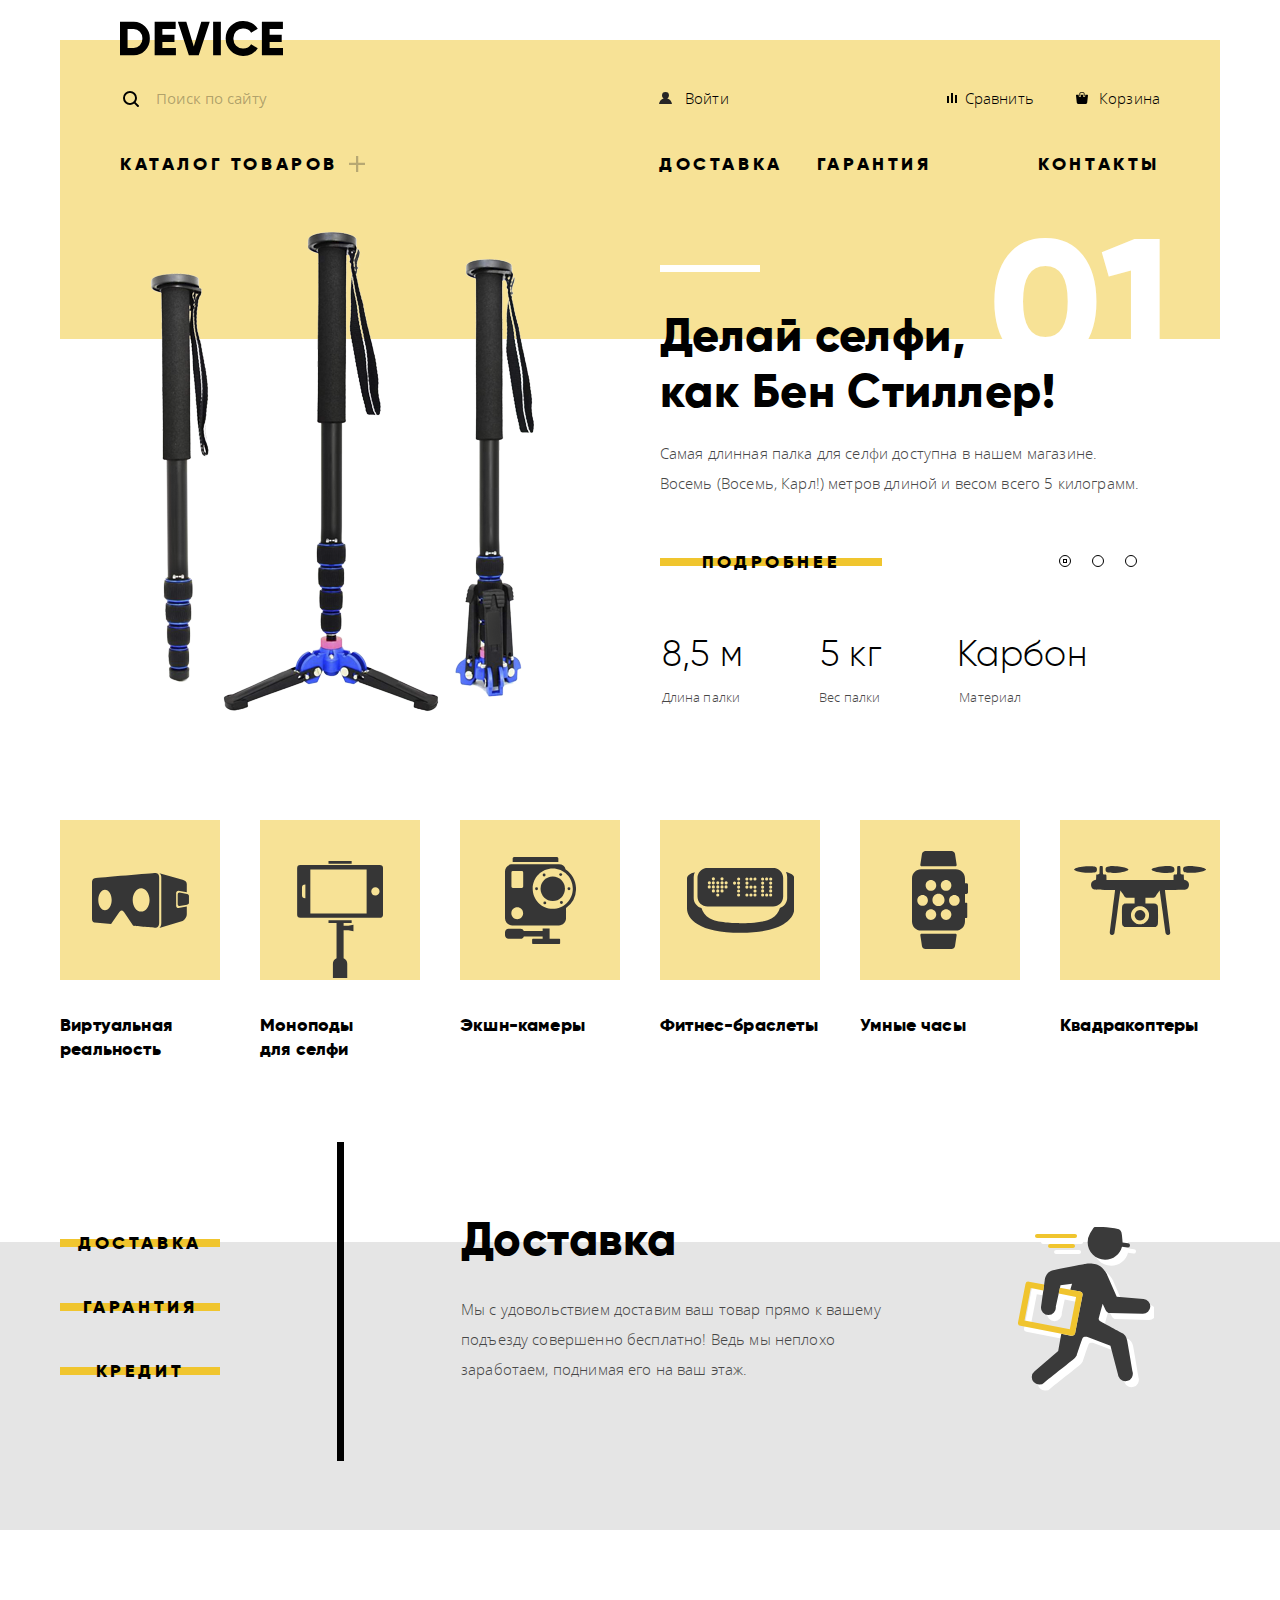
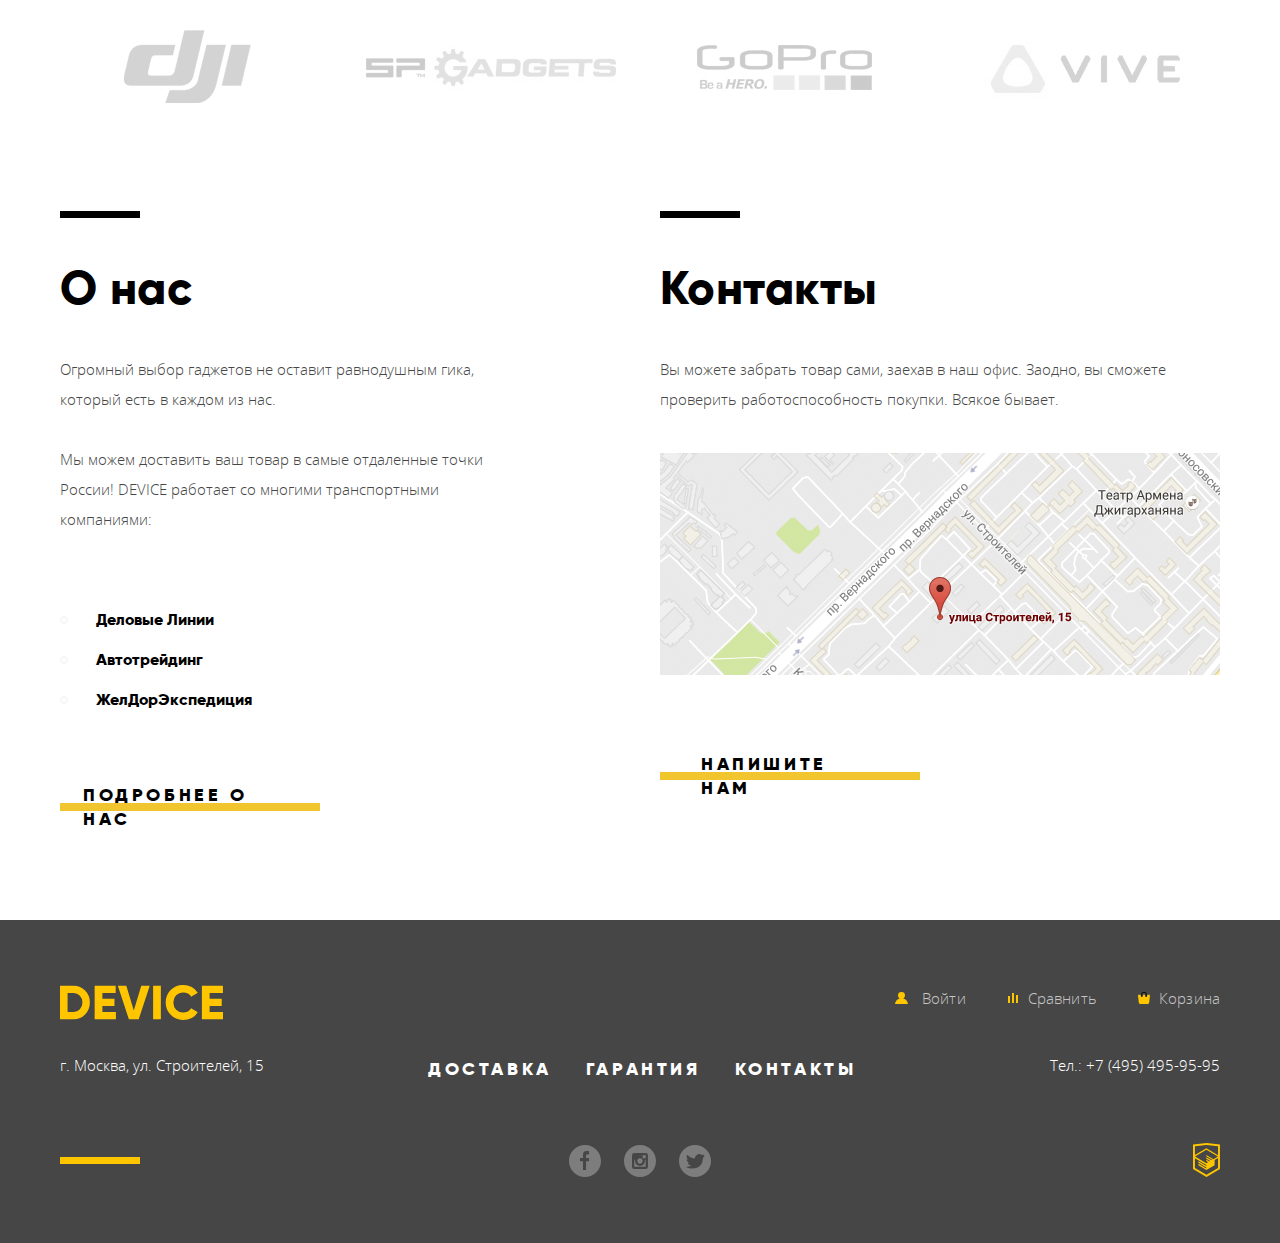
==== index.html @ 72bbabb1 "Завершаем верстку проекта" ====
<!DOCTYPE html>
<html lang="ru">
<head>
  <meta charset="utf-8">
  <title>Девайс: Главная</title>
  <link rel="stylesheet" href="css/normalize.css">
  <link rel="stylesheet" href="css/style.min.css">
</head>
<body>

  <!-- header -->
  <header class="header container">
    <!-- header logo -->
    <a class="header__logo">
      <svg class="header__logo-picture" xmlns="http://www.w3.org/2000/svg" width="163" height="35" aria-labelledby="title">
        <title id="title">Логотип сайта Девайс</title>
        <path d="M-.151.702v33.6h13.532a15.72 15.72 0 0011.72-4.824 16.458 16.458 0 004.712-11.976 16.458 16.458 0 00-4.712-11.976A15.723 15.723 0 0013.381.702H-.151zM7.582 26.91V8.091h5.8a8.646 8.646 0 016.5 2.568 9.407 9.407 0 012.489 6.84 9.406 9.406 0 01-2.489 6.84 8.642 8.642 0 01-6.5 2.568h-5.8zm34.8-5.952h12.082v-7.3H42.378V8.091h13.291V.702H34.645v33.6H55.91V26.91H42.378v-5.952zm36.343 13.344L89.744.702h-8.458l-7.491 24.72L66.304.702h-8.457l11.019 33.6h9.859zm14.4 0h7.733V.702h-7.733v33.6zm38.615-1.416a15.506 15.506 0 006.041-5.688l-6.67-3.84a7.482 7.482 0 01-3.165 3.024 9.87 9.87 0 01-4.664 1.1 9.595 9.595 0 01-7.177-2.736 9.909 9.909 0 01-2.682-7.248 9.909 9.909 0 012.682-7.248 9.595 9.595 0 017.177-2.736 9.897 9.897 0 014.639 1.08 7.592 7.592 0 013.19 3.048l6.67-3.84a15.873 15.873 0 00-6.09-5.688 17.42 17.42 0 00-8.409-2.088c-9.779-.272-17.797 7.691-17.591 17.472-.208 9.781 7.809 17.747 17.588 17.476a17.52 17.52 0 008.458-2.088zm17.881-11.928h12.082v-7.3h-12.085V8.091h13.29V.702h-21.023v33.6h21.265V26.91h-13.532v-5.952z" data-name="-e-logo" fill-rule="evenodd"/>
      </svg>
    </a>

    <div class="header__middle">

      <!-- search -->
      <form class="header__form" action="https://echo.htmlacademy.ru" method="get">
        <label class="header__label" for="search-form" aria-label="Поле поиска"></label>
        <input class="header__form-search" id="search-form" type="search" name="search" placeholder="Поиск по сайту">
        <button class="header__form-button" type="button">Найти</button>
      </form>

      <div class="header__navigation">
        <!-- links -->
        <ul class="header__list header__list_login">
          <li class="header__list-item"><a class="header__list-link header__list-link_login header__link" href="#">Войти</a></li>
        </ul>

        <ul class="header__list header__list_links">
          <li class="header__list-item header__list-item_compare"><a class="header__list-link header__list-link_compare header__link" href="#">Сравнить</a></li>
          <li class="header__list-item"><a class="header__list-link header__list-link_basket header__link" href="#">Корзина</a></li>
        </ul>
      </div>
    </div>

    <!-- navigation -->
    <nav class="navigation">
      <ul class="navigation__list">

        <li class="navigation__item navigation__item_positioning navigation__item_catalog"><a class="navigation__link navigation__link_catalog" href="inner.html">Каталог товаров</a>

          <!-- submenu -->
          <ul class="navigation__list navigation__list_row">
           <li class="navigation__item_col">
            <ul class="navigation__list navigation__list_col">
              <li class="navigation__list-item"><a class="navigation__list-link" href="#">Виртуальная реальность</a></li>
              <li class="navigation__list-item"><a class="navigation__list-link" href="#">Моноподы для селфи</a></li>
              <li class="navigation__list-item"><a class="navigation__list-link" href="#">Экшн-камеры</a></li>
            </ul>
            <ul class="navigation__list navigation__list_col">
              <li class="navigation__list-item"><a class="navigation__list-link" href="#">Фитнес браслеты</a></li>
              <li class="navigation__list-item"><a class="navigation__list-link" href="#">Умные часы</a></li>
            </ul>
            <ul class="navigation__list navigation__list_col">
              <li class="navigation__list-item"><a class="navigation__list-link" href="#">Квадракоптеры</a></li>
            </ul>
          </li>
        </ul>
      </li>
      <li class="navigation__item navigation__item_delivery"><a class="navigation__link" href="#">Доставка</a></li>
      <li class="navigation__item navigation__item_warranty"><a class="navigation__link" href="#">Гарантия</a></li>
      <li class="navigation__item navigation__item_contacts"><a class="navigation__link" href="#">Контакты</a></li>
    </ul>
  </nav>
</header>

<main class="main">
  <h1 class="visually-hidden">Главная страница сайта Девайс</h1>

  <!-- slider -->
  <section class="slider container">

    <!-- slider controls -->
    <ul class="slider__controls-list">
      <li class="slider__controls-item"><button class="slider__controls-button slider__controls-button_1 slider__controls-button_active" type="button" aria-label="Слайд 1"></button></li>
      <li class="slider__controls-item"><button class="slider__controls-button slider__controls-button_2" type="button" aria-label="Слайд 2"></button></li>
      <li class="slider__controls-item"><button class="slider__controls-button slider__controls-button_3" type="button" aria-label="Слайд 3"></button></li>
    </ul>

    <!-- slider list -->
    <ol class="slider__list">
      <!-- slide 1 -->
      <li class="slider__item slider__item_selfie slider__item_active">

        <div class="slider__image-wrapper selfie-wrapper">
          <img class="slider__image" src="img/slide-1.png" width="384" height="486" alt="">
        </div>

        <div class="slider__info selfie-info">
          <h2 class="slider__title">Делай селфи,<br>как Бен Стиллер!</h2>
          <p class="slider__text">Самая длинная палка для селфи доступна в нашем магазине. Восемь (Восемь, Карл!) метров длиной и весом всего 5 килограмм.</p>
          <button class="slider__button button button-macaroni" type="button">Подробнее</button>

          <table class="slider__table table">
            <tr class="table__row">
              <th class="table__cell table__heading">8,5 м</th>
              <th class="table__cell table__heading">5 кг</th>
              <th class="table__cell table__heading">Карбон</th>
            </tr>
            <tr class="table__row">
              <td class="table__cell table__info">Длина палки</td>
              <td class="table__cell table__info">Вес палки</td>
              <td class="table__cell table__info">Материал</td>
            </tr>
          </table>
        </div>
      </li>

      <!-- slide 2 -->
      <li class="slider__item slider__item_slim">

        <div class="slider__image-wrapper slim-wrapper">
          <img class="slider__image" src="img/slide-2.png" width="345" height="485" alt="">
        </div>

        <div class="slider__info slim-info">
          <h2 class="slider__title slider__title_slim">Худеем<br>правильно!</h2>
          <p class="slider__text slider__text_slim">Мотивирующие фитнес-браслеты помогут найти в себе силы не пропускать занятия и соблюдать диету.</p>
          <button class="slider__button button button-macaroni" type="button">Подробнее</button>

          <table class="slider__table table">
            <tr class="table__row">
              <th class="table__cell table__heading">48 часов</th>
            </tr>
            <tr class="table__row">
              <td class="table__cell table__info">Без подзарядки</td>
            </tr>
          </table>
        </div>
      </li>

      <!-- slide 3 -->
      <li class="slider__item slider__item_fly">

        <div class="slider__image-wrapper fly-wrapper">
          <img class="slider__image" src="img/slide-3.png" width="526" height="334" alt="">
        </div>

        <div class="slider__info fly-info">
          <h2 class="slider__title">Пархает как бабочка, жалит как пчела!</h2>
          <p class="slider__text slider__text_fly">Этот обычный, на первый взгляд, квадрокоптер оснащен мощным лазером, замаскированным под стандартную камеру.</p>
          <button class="slider__button button button-macaroni" type="button">Подробнее</button>

          <table class="slider__table table">
            <tr class="table__row">
              <th class="table__cell table__cell_fly table__heading">800 м</th>
              <th class="table__cell table__cell_fly table__heading">50 м</th>
            </tr>
            <tr class="table__row">
              <td class="table__cell table__info table__info_fly">Дальность полета</td>
              <td class="table__cell table__info table__info_fly">Радиус поражения</td>
            </tr>
          </table>
        </div>
      </li>
    </ol>
  </section>

  <!-- categories -->
  <section class="categories">
    <h2 class="visually-hidden">Категории товаров</h2>

    <ul class="categories__list">

      <li class="categories__item">
        <a class="categories__link" href="#">
          <div class="categories__image-wrapper">
            <img class="categories__image" src="img/category-1.svg" width="97" height="55" alt="Раздел Виртуальная реальность">
          </div>
          <h3 class="categories__title">Виртуальная реальность</h3>
        </a>
      </li>

      <li class="categories__item">
        <a class="categories__link" href="inner.html">
          <div class="categories__image-wrapper categories__image-wrapper_selfie">
            <img class="categories__image" src="img/category-2.svg" width="86" height="117" alt="Раздел Моноподы для селфи">
          </div>
          <h3 class="categories__title">Моноподы<br>для селфи</h3>
        </a>
      </li>

      <li class="categories__item">
        <a class="categories__link" href="#">
          <div class="categories__image-wrapper">
            <img class="categories__image" src="img/category-3.svg" width="71" height="87" alt="Раздел Экшн-камеры">
          </div>
          <h3 class="categories__title">Экшн-камеры</h3>
        </a>
      </li>

      <li class="categories__item">
        <a class="categories__link" href="#">
          <div class="categories__image-wrapper">
            <img class="categories__image" src="img/category-4.svg" width="107" height="65" alt="Раздел Фитнес-браслеты">
          </div>
          <h3 class="categories__title">Фитнес-браслеты</h3>
        </a>
      </li>

      <li class="categories__item">
        <a class="categories__link" href="#">
          <div class="categories__image-wrapper">
            <img class="categories__image" src="img/category-5.svg" width="56" height="98" alt="Раздел Умные часы">
          </div>
          <h3 class="categories__title">Умные часы</h3>
        </a>
      </li>

      <li class="categories__item">
        <a class="categories__link" href="#">
          <div class="categories__image-wrapper">
            <img class="categories__image" src="img/category-6.svg" width="132" height="69" alt="Раздел Квадракоптеры">
          </div>
          <h3 class="categories__title">Квадракоптеры</h3>
        </a>
      </li>
    </ul>
  </section>

  <!-- services -->
  <section class="services">
    <div class="services__wrapper">
      <h2 class="visually-hidden">Услуги</h2>

      <ul class="services__list">
        <li class="services__item"><button class="services__button services__button_delivery button button-macaroni" type="button">Доставка</button></li>
        <li class="services__item"><button class="services__button services__button_warranty button button-macaroni" type="button">Гарантия</button></li>
        <li class="services__item"><button class="services__button services__button_credit button button-macaroni" type="button">Кредит</button></li>
      </ul>

      <ul class="services__slider-list">

        <!-- slide 3 -->
        <li class="services__slider-item services__slider-item_delivery">
          <div class="services__slider-info services__slider-info_delivery">
            <h3 class="services__slider-title">Доставка</h3>
            <p class="services__slider-text">Мы с удовольствием доставим ваш товар прямо к вашему подъезду совершенно бесплатно! Ведь мы неплохо заработаем, поднимая его на ваш этаж.</p>
          </div>

          <div class="services__wrapper services__wrapper_delivery">
            <img class="services__slider-image" src="img/delivery.svg" width="136" height="164" alt="Картинка доставки">
          </div>
        </li>

        <!-- slide 2 -->
        <li class="services__slider-item services__slider-item_warranty">
          <div class="services__slider-info services__slider-info_warranty">
            <h3 class="services__slider-title">Гарантия</h3>
            <p class="services__slider-text">Если из-за возгорания купленного у нас товара у вас сгорит дом — не переживайте, мы выдадим вам новый.<br>Товар, не дом, конечно же.</p>
          </div>

          <div class="services__wrapper services__wrapper_warranty">
            <img class="services__slider-image" src="img/warranty.svg" width="171" height="194" alt="Картинка гарантии">
          </div>
        </li>

        <!-- slide 3 -->
        <li class="services__slider-item services__slider-item_credit">
          <div class="services__slider-info services__slider-info_credit">
            <h3 class="services__slider-title">Кредит</h3>
            <p class="services__slider-text">Залезть в долговую яму стало проще! Кредитные консультанты подберут для вас наиболее выгодные условия кредита. Выгодные для нашего банка, разумеется.</p>
          </div>

          <div class="services__wrapper services__wrapper_credit">
            <img class="services__slider-image" src="img/credit.svg" width="156" height="186" alt="Картинка кредита">
          </div>
        </li>
      </ul>
    </div> <!-- end container -->
  </section>

  <!-- brands -->
  <section class="brands">
    <h2 class="visually-hidden">Брэнды</h2>

    <ul class="brands__list">
      <li class="brands__item" tabindex="0">
        <img class="brands__images" src="img/brand-1.png" width="260" height="100" alt="Изображение логотипа частной компании DJI">
      </li>
      <li class="brands__item" tabindex="0">
        <img class="brands__images" src="img/brand-2.png" width="260" height="100" alt="Изображение логотипа компании SP GADGETS по производству и продаже аксессуаров">
      </li>
      <li class="brands__item" tabindex="0">
        <img class="brands__images" src="img/brand-3.png" width="260" height="100" alt="Изображение логотипа американской компании GoPro, производящая экшен-камеры и аксессуары к ним">
      </li>
      <li class="brands__item" tabindex="0">
        <img class="brands__images" src="img/brand-4.png" width="260" height="100" alt="Изображение логотипа Vive, занимающаяся продажей оборудования виртуальной реальности">
      </li>
    </ul>
  </section>

  <!-- information -->
  <section class="information">
    <!-- about -->
    <div class="information__about">
      <h2 class="information__about-title information__title">О нас</h2>
      <p class="information__about-text information__text">Огромный выбор гаджетов не оставит равнодушным гика, который есть в каждом из нас.</p>
      <p class="information__about-text information__text">Мы можем доставить ваш товар в самые отдаленные точки России! DEVICE работает со многими транспортными компаниями:</p>

      <ul class="information__partnership-list partnership">
        <li class="partnership__item">Деловые Линии</li>
        <li class="partnership__item">Автотрейдинг</li>
        <li class="partnership__item">ЖелДорЭкспедиция</li>
      </ul>

      <a class="information__about-button button button-macaroni" href="#">Подробнее о нас</a>

    </div>

    <!-- contacts -->
    <div class="information__contacts">
      <h2 class="information__contacts-title information__title">Контакты</h2>
      <p class="information__contacts-text information__text">Вы можете забрать товар сами, заехав в наш офис. Заодно, вы сможете проверить работоспособность покупки. Всякое бывает.</p>
      <a class="information__contacts-picture" href="#">
        <img class="information__contacts-image" src="img/map.png" width="560" height="222" alt="город Санкт-Петербург, улица Строителей, дом 15">
      </a>

      <a class="information__contacts-link button button-macaroni" href="#">Напишите нам</a>
    </div>
  </section>
</main>
<!-- footer -->
<footer class="footer">

  <div class="footer__wrapper">
    <!-- top row -->
    <div class="footer__top-row">
      <a class="footer__top-logo" href="index.html">
        <svg class="footer__top-picture" xmlns="http://www.w3.org/2000/svg" width="163" height="35" aria-labelledby="title">
          <path d="M-.151.702v33.6h13.532a15.72 15.72 0 0011.72-4.824 16.458 16.458 0 004.712-11.976 16.458 16.458 0 00-4.712-11.976A15.723 15.723 0 0013.381.702H-.151zM7.582 26.91V8.091h5.8a8.646 8.646 0 016.5 2.568 9.407 9.407 0 012.489 6.84 9.406 9.406 0 01-2.489 6.84 8.642 8.642 0 01-6.5 2.568h-5.8zm34.8-5.952h12.082v-7.3H42.378V8.091h13.291V.702H34.645v33.6H55.91V26.91H42.378v-5.952zm36.343 13.344L89.744.702h-8.458l-7.491 24.72L66.304.702h-8.457l11.019 33.6h9.859zm14.4 0h7.733V.702h-7.733v33.6zm38.615-1.416a15.506 15.506 0 006.041-5.688l-6.67-3.84a7.482 7.482 0 01-3.165 3.024 9.87 9.87 0 01-4.664 1.1 9.595 9.595 0 01-7.177-2.736 9.909 9.909 0 01-2.682-7.248 9.909 9.909 0 012.682-7.248 9.595 9.595 0 017.177-2.736 9.897 9.897 0 014.639 1.08 7.592 7.592 0 013.19 3.048l6.67-3.84a15.873 15.873 0 00-6.09-5.688 17.42 17.42 0 00-8.409-2.088c-9.779-.272-17.797 7.691-17.591 17.472-.208 9.781 7.809 17.747 17.588 17.476a17.52 17.52 0 008.458-2.088zm17.881-11.928h12.082v-7.3h-12.085V8.091h13.29V.702h-21.023v33.6h21.265V26.91h-13.532v-5.952z" data-name="-e-logo" fill-rule="evenodd"/>
        </svg>
      </a>

      <!-- links -->
      <ul class="footer__list footer__list_login">
        <li class="footer__list-item"><a class="footer__list-link footer__list-link_login footer__link" href="#">Войти</a></li>
      </ul>

      <ul class="footer__list footer__list_links">
        <li class="footer__list-item footer__list-item_compare"><a class="footer__list-link footer__list-link_compare footer__link" href="#">Сравнить</a></li>
        <li class="footer__list-item"><a class="footer__list-link footer__list-link_basket footer__link" href="#">Корзина</a></li>
      </ul>
    </div>

    <!-- middle row -->
    <div class="footer__middle-row">
      <p class="footer__middle-address footer__text">г. Москва, ул. Строителей, 15</p>

      <ul class="footer__middle-list">
        <li class="footer__middle-item"><a class="footer__middle-link" href="#">Доставка</a></li>
        <li class="footer__middle-item"><a class="footer__middle-link" href="#">Гарантия</a></li>
        <li class="footer__middle-item"><a class="footer__middle-link" href="#">Контакты</a></li>
      </ul>

      <a class="footer__middle-number footer__text" href="tel:+74954959595">Тел.: +7 (495) 495-95-95</a>
    </div>

    <!-- bottom row -->
    <div class="footer__bottom-row">

     <ul class="footer__bottom-social social-list">
      <li class="social-list__item">
        <a href="#" class="social-list__link social-list__link_fb" aria-label="Фейсбук">
          <svg class="social-list__svg" xmlns="http://www.w3.org/2000/svg" width="32" height="32">
            <path fill="#FFF" d="M16 0C7.164 0 0 7.163 0 16s7.164 16 16 16c8.837 0 16-7.164 16-16S24.837 0 16 0zm4.062 9.455h-3.021v3.444h3.021v3.445h-3.021v8.61H14.02v-8.61H11v-3.445h3.021V9.455c0-1.902 1.353-3.445 3.021-3.445h3.021v3.445z"/>
          </svg>
        </a>
      </li>
      <li class="social-list__item">
        <a href="#" class="social-list__link social-list__link_inst" aria-label="Инстаграм">
          <svg class="social-list__svg" xmlns="http://www.w3.org/2000/svg" width="32" height="32">
            <g fill="#FFF"><path d="M20.916 16a4.938 4.938 0 01-9.877 0c0-.394.051-.773.138-1.14h-.897v6.838h11.396V14.86h-.897c.086.367.137.746.137 1.14z"/>
              <path d="M15.978 18.659c1.466 0 2.659-1.193 2.659-2.659s-1.193-2.659-2.659-2.659c-1.466 0-2.659 1.193-2.659 2.659s1.192 2.659 2.659 2.659zM18.637 10.302h3.039v3.039h-3.039z"/>
              <path d="M16 0C7.164 0 0 7.164 0 16c0 8.837 7.164 16 16 16 8.837 0 16-7.163 16-16 0-8.836-7.163-16-16-16zm7.955 21.698a2.285 2.285 0 01-2.279 2.279H10.279A2.285 2.285 0 018 21.698V10.302a2.286 2.286 0 012.279-2.279h11.396a2.286 2.286 0 012.279 2.279v11.396z"/>
            </g>
          </svg>
        </a>
      </li>
      <li class="social-list__item">
        <a href="#" class="social-list__link social-list__link_tw" aria-label="Твитер">
          <svg class="social-list__svg" xmlns="http://www.w3.org/2000/svg" width="32" height="32">
            <path fill="#FFF" d="M16 0C7.164 0 0 7.164 0 16c0 8.837 7.164 16 16 16 8.837 0 16-7.163 16-16 0-8.836-7.163-16-16-16zm7.944 12.809c-.251 6.516-3.463 10.832-10.992 10.702h-.486c-.447 0-4.543-.443-5.344-1.823 2.479.19 4.247-.406 5.12-1.136-1.048-.289-2.923-.461-3.251-2.848.384.104.618.221 1.299.113-1.307-.824-2.758-1.519-2.679-3.643.311.317 1.164.518 1.46.457-.768-.233-2.149-3.244-.974-4.781 1.984 1.79 4.075 3.482 7.804 3.643.227-2.214 1.24-3.699 3.168-4.325 1.84-.479 3.255.26 3.901 1.138.737-.224 1.453-.466 2.193-.685-.004.833-.569 1.463-.935 1.709.747.165 1.423-.475 1.423-.475-.184.963-1.094 1.725-1.707 1.954z"/>
          </svg>
        </a>
      </li>
    </ul>

    <a class="footer__bottom-logo" href="https://htmlacademy.ru/intensive/htmlcss" aria-label="Ссылка на профессиональный курс html и css, уровень 1">
      <img class="footer__bottom-picture" src="img/icons/logo-htmlacademy.svg" width="27" height="35" alt="Логотип сайта htmlacademy">
    </a>
  </div>
</div> <!-- end wrapper -->
</footer>

<!-- modal feedback -->
<section class="modal modal-feedback">
  <h2 class="visually-hidden">Напишите нам</h2>

  <form class="modal-feedback__form" action="https://echo.htmlacademy.ru" method="post">

    <div class="modal-feedback__row">
      <div class="modal-feedback__col">
        <label class="modal-feedback__label modal-feedback__text" for="name-field">Ваше имя:</label>
        <input class="modal-feedback__input" type="text" name="name" id="name-field" placeholder="Имя Фамилия">
      </div>

      <div class="modal-feedback__col">
        <label class="modal-feedback__label modal-feedback__text" for="email-field">Ваш e-mail:</label>
        <input class="modal-feedback__input" type="text" name="email" id="email-field" placeholder="email@example.com">
      </div>
    </div>

    <label class="modal-feedback__label modal-feedback__text" for="area-field">Текст письма:</label>
    <textarea class="modal-feedback__area" name="text-field" id="area-field">В свободной форме</textarea>

    <button class="modal-feedback__button button button-macaroni" type="submit">Отправить</button>
    <button class="modal-feedback__close modal__close">
      <span class="visually-hidden">Закрыть форму</span>
    </button>
  </form>
</section>

<!-- modal map -->
<section class="modal modal-map">
  <div class="modal__wrapper">
    <h2 class="visually-hidden">Как до нас добраться</h2>
    <a class="modal-map__link" href="#">
      <img class="modal-map__image" src="img/map-big.jpg" width="960" height="559" alt="Изображение карты и отметка на карте нашего местоположения">
    </a>
    <button class="modal-map__close modal__close">
      <span class="visually-hidden">Закрыть карту</span>
    </button>
  </div>
</section>
</body>
</html>
---- css/style.min.css ----
@font-face{font-family:"Open Sans";font-style:normal;font-weight:300;font-display:swap;src:url(../fonts/web/opensanslight.woff2) format("woff2"),url(../fonts/web/opensanslight.woff) format("woff")}@font-face{font-family:"Open Sans";font-style:normal;font-weight:400;font-display:swap;src:url(../fonts/web/opensans.woff2) format("woff2"),url(../fonts/web/opensans.woff) format("woff")}@font-face{font-family:"Gilroy";font-style:normal;font-weight:300;font-display:swap;src:url(../fonts/web/gilroylight.woff2) format("woff2"),url(../fonts/web/gilroylight.woff) format("woff")}@font-face{font-family:"Gilroy";font-style:normal;font-weight:800;font-display:swap;src:url(../fonts/web/gilroyextrabold.woff2) format("woff2"),url(../fonts/web/gilroyextrabold.woff) format("woff")}*,::after,::before{margin:0;padding:0;-webkit-box-sizing:inherit;box-sizing:inherit}html{-webkit-box-sizing:border-box;box-sizing:border-box}body{padding:0;margin:0;font-family:"Open Sans","Arial",sans-serif;font-size:15px;line-height:30px;font-weight:300;color:#000;overflow-x:hidden}body,img{max-width:100%}a{text-decoration:none}.visually-hidden{position:absolute;width:1px;height:1px;margin:-1px;border:0;padding:0;white-space:nowrap;-webkit-clip-path:inset(100%);clip-path:inset(100%);clip:rect(0 0 0 0);overflow:hidden}.container{width:1160px;margin:0 auto;padding:0 60px}.button{font-family:"Gilroy","Arial",sans-serif;color:#000;font-size:18px;font-weight:800;line-height:24px;letter-spacing:3.6px;text-transform:uppercase;-webkit-appearance:none;border:0;background-color:transparent}.button-macaroni{position:relative;z-index:1}.button-macaroni::after{content:"";background-color:#f0c52e;position:absolute;height:8px;width:100%;z-index:-1}.header{margin-top:40px;background-color:rgba(240,197,46,.5);min-height:299px;padding:43px 60px 0;position:relative}.header-inner{min-height:186px}.header__logo{display:inline-block;margin-top:-21px;position:absolute;top:2px;left:60px}.header__logo-picture:hover path{opacity:.6}.header__logo-picture:active path,.header__logo-picture:focus path{opacity:.3}.header__form,.header__middle{display:-webkit-box;display:-ms-flexbox;display:flex}.header__middle{margin-bottom:26px}.header__form{margin-right:auto;margin-top:-9px;position:relative}.header__label::before{content:"";background-image:url(../img/icons/search.svg);background-repeat:no-repeat;width:16px;height:16px;position:absolute;top:50%;left:3px;-webkit-transform:translateY(-50%);-ms-transform:translateY(-50%);transform:translateY(-50%)}.header__form-search::-webkit-input-placeholder{color:rgba(0,0,0,.3)}.header__form-search::-moz-placeholder{color:rgba(0,0,0,.3)}.header__form-search:-ms-input-placeholder,.header__form-search::-ms-input-placeholder{color:rgba(0,0,0,.3)}.header__form-search::placeholder{color:rgba(0,0,0,.3)}.header__form-search{font-size:15px;line-height:30px;width:356px;padding:9px 0 8px 36px;outline:0;background-color:transparent;border:0;border-bottom:2px solid transparent}.header__form-search:hover::-webkit-input-placeholder{color:rgba(0,0,0,.6)}.header__form-search:hover::-moz-placeholder{color:rgba(0,0,0,.6)}.header__form-search:hover:-ms-input-placeholder,.header__form-search:hover::-ms-input-placeholder{color:rgba(0,0,0,.6)}.header__form-search:hover::placeholder{color:rgba(0,0,0,.6)}.header__form-search:focus::-webkit-input-placeholder{color:#000}.header__form-search:focus::-moz-placeholder{color:#000}.header__form-search:focus:-ms-input-placeholder,.header__form-search:focus::-ms-input-placeholder{color:#000}.header__form-search:focus::placeholder{color:#000}.header__form-search:focus{border-bottom:2px solid #000}.header__form-button{font-size:inherit;color:inherit;font-weight:inherit;letter-spacing:.15px;padding:12px 20px;background-color:transparent;border:2px solid #000;display:none}.header__form-button:hover{color:#fff;background-color:#000}.header__form-button:active,.header__form-button:focus{display:block;color:rgba(255,255,255,.3);background-color:#000}.header__form-search:focus~.header__form-button{border:2px solid #000;display:block}.header__list,.header__navigation{display:-webkit-box;display:-ms-flexbox;display:flex}.header__list{list-style:none}.header__list_login{margin-right:218px}.header__list_user{margin-right:65px}.header__list-item_compare{margin-right:41px}.header__list-item_user{margin-right:20px}.header__link{color:#000;letter-spacing:.15px}.header__link:hover{color:rgba(0,0,0,.6)}.header__link:active,.header__link:focus{color:rgba(0,0,0,.3)}.footer__top-picture:hover path,.header__link:hover::before{opacity:.6}.header__link:active::before,.header__link:focus::before{opacity:.3}.header__list-link_user{padding-left:27px;position:relative}.header__list-link_basket::before,.header__list-link_compare::before,.header__list-link_login::before,.header__list-link_user::before{content:"";background-image:url(../img/icons/user.svg);background-repeat:no-repeat;width:13px;height:12px;position:absolute;top:50%;left:0;-webkit-transform:translateY(-50%);-ms-transform:translateY(-50%);transform:translateY(-50%)}.header__list-link_login{padding-left:26px;position:relative}.header__list-link_logout{color:rgba(0,0,0,.3)}.header__list-link_compare{padding-left:18px;position:relative}.header__list-link_basket::before,.header__list-link_compare::before{background-image:url(../img/icons/compare.svg);width:10px;height:10px}.header__list-link_basket{padding-left:24px;position:relative}.header__list-link_basket::before{background-image:url(../img/icons/cart.svg);width:12px;height:12px;left:1px}.navigation__list{list-style:none;display:-webkit-box;display:-ms-flexbox;display:flex}.navigation__item_positioning{position:relative}.navigation__item_positioning:hover .navigation__list_row{display:-webkit-box;display:-ms-flexbox;display:flex;z-index:10}.navigation__item_catalog{margin-right:294px}.navigation__item_delivery{margin-right:34px}.navigation__item_warranty{margin-right:auto}.navigation__list_row{display:none;width:1160px;min-height:140px;background-color:#fff;position:absolute;left:-60px}.navigation__item_col,.navigation__list_col{display:-webkit-box;display:-ms-flexbox;display:flex}.navigation__item_col{width:1160px;min-height:160px;padding:18px 0 12px 60px;background-color:rgba(240,197,46,.5)}.navigation__list_col{-webkit-box-orient:vertical;-webkit-box-direction:normal;-ms-flex-direction:column;flex-direction:column;width:200px}.navigation__list_col:first-child{margin-right:40px}.navigation__link{font-family:"Gilroy","Arial",sans-serif;color:#000;font-size:18px;font-weight:800;line-height:24px;letter-spacing:3.6px;text-transform:uppercase}.navigation__link:hover{color:rgba(0,0,0,.6)}.navigation__link:active,.navigation__link:focus{color:rgba(0,0,0,.3)}.navigation__link_catalog{padding-right:27px;position:relative}.navigation__link_catalog::after{content:"";background-image:url(../img/icons/plus.png);background-repeat:no-repeat;width:16px;height:16px;position:absolute;top:50%;right:0;-webkit-transform:translateY(-50%);-ms-transform:translateY(-50%);transform:translateY(-50%);opacity:.3}.navigation__list-link{color:inherit;letter-spacing:.15px;line-height:36px}.navigation__list-link:hover{color:rgba(0,0,0,.6)}.navigation__list-link:active,.navigation__list-link:focus{color:rgba(0,0,0,.3)}.slider{background-color:#fff;padding-bottom:97px;height:481px;position:relative}.slider__controls-list{list-style:none;display:-webkit-box;display:-ms-flexbox;display:flex;width:80px;position:absolute;top:206px;right:81px;z-index:100}.slider__controls-item{margin-right:21px}.slider__controls-item:last-child{margin-right:0}.slider__controls-button{width:12px;height:12px;background-color:transparent;border:1px solid #000;border-radius:50%;position:relative;cursor:pointer}.slider__controls-button_active::before{content:"";position:absolute;top:25%;left:50%;-webkit-transform:translate(-50%);-ms-transform:translate(-50%);transform:translate(-50%);width:4px;height:4px;background-color:transparent;border:1px solid #000}.slider__list{list-style:none;counter-reset:li}.slider__item{display:-webkit-box;display:-ms-flexbox;display:flex;-webkit-box-pack:justify;-ms-flex-pack:justify;justify-content:space-between;background-color:transparent;position:relative}.slider__item::before{counter-increment:li;content:counter(li,decimal-leading-zero);position:absolute;top:-126px;right:-14px;font-family:"Gilroy","Arial",sans-serif;font-size:179px;font-weight:800;line-height:179px;letter-spacing:1.79px;color:#fff}.slider__item_slim::before{right:11px}.slider__item_fly::before{right:13px}.slider__item_fly,.slider__item_slim{display:none}.slider__image-wrapper{width:560px}.slider__info{width:522px;position:relative}.selfie-info{margin-top:-102px;margin-left:-27px}.fly-info,.slim-info{margin-left:-52px;margin-top:-102px}.fly-info{width:535px;margin-left:42px}.selfie-wrapper{margin-top:-111px;margin-left:30px}.slim-wrapper{margin-top:-99px;margin-left:56px}.fly-wrapper{margin-top:-46px;margin-left:-29px}.slider__title{font-family:"Gilroy","Arial",sans-serif;font-size:47px;font-weight:800;line-height:56px;letter-spacing:.47px;margin-bottom:19px;margin-top:70px;position:relative}.slider__title::before{content:"";display:block;width:100px;height:7px;background-color:#fff;position:absolute;top:-42px;left:0}.slider__text{color:#464646;letter-spacing:.15px;margin-bottom:49px;width:481px}.slider__text_slim{width:441px}.slider__text_fly{width:451px}.slider__button{margin-bottom:54px;padding:0 42px}.slider__button:active,.slider__button:focus{color:rgba(0,0,0,.3)}.slider__button::after{top:50%;left:0;-webkit-transform:translateY(-50%);-ms-transform:translateY(-50%);transform:translateY(-50%)}.slider__button:hover::after{padding:20px 0;-webkit-transition:all .3s;-o-transition:all .3s;transition:all .3s}.slider__button:active::after,.slider__button:focus::after{padding:20px 0}.table__row{display:-webkit-box;display:-ms-flexbox;display:flex}.table__cell{margin-right:76px}.categories__item:last-child,.table__cell:last-child{margin-right:0}.table__cell_fly{margin-right:60px}.table__heading{font-family:"Gilroy","Arial",sans-serif;font-size:36px;font-weight:300;line-height:48px;letter-spacing:.36px;margin-bottom:9px}.table__info{font-size:13px;line-height:20px;letter-spacing:.13px;color:#464646;margin-right:79px}.table__info_fly{margin-right:47px}.categories{padding-bottom:151px;width:1160px;margin:0 auto}.categories__list{list-style:none;display:-webkit-box;display:-ms-flexbox;display:flex}.categories__item{width:160px;margin-right:40px}.categories__image-wrapper{display:-webkit-box;display:-ms-flexbox;display:flex;-webkit-box-pack:center;-ms-flex-pack:center;justify-content:center;-webkit-box-align:center;-ms-flex-align:center;align-items:center;width:160px;height:160px;margin-bottom:33px;background-color:rgba(240,197,46,.5)}.categories__item:hover .categories__image-wrapper{background-color:#f0c52e}.categories__item:active .categories__image,.categories__item:focus .categories__image,.footer__top-picture:active path,.footer__top-picture:focus path{opacity:.3}.categories__item:active .categories__title,.categories__item:focus .categories__title{color:rgba(0,0,0,.3)}.categories__image-wrapper_selfie{padding-top:38px}.categories__title{font-family:"Gilroy","Arial",sans-serif;font-size:18px;font-weight:800;line-height:24px;letter-spacing:.18px;color:#000}.services{position:relative}.services::before{content:"";display:block;width:100%;height:288px;background-color:#e5e5e5;position:absolute;top:30px;left:0;z-index:-1}.services__wrapper{display:-webkit-box;display:-ms-flexbox;display:flex;-webkit-box-pack:justify;-ms-flex-pack:justify;justify-content:space-between;width:1160px;margin:0 auto}.services__list,.services__slider-list{list-style:none}.services__list{width:300px;position:relative;top:16px}.services__list::after{content:"";width:7px;height:319px;background-color:#000;position:absolute;top:-86px;right:16px}.services__item{margin-bottom:34px}.services__button{width:160px;text-align:center}.services__button:hover::after{padding:20px 0;-webkit-transition:all .3s;-o-transition:all .3s;transition:all .3s}.services__button::after{top:50%;-webkit-transform:translateY(-50%);-ms-transform:translateY(-50%);transform:translateY(-50%);left:0}.services__button:active,.services__button:focus{color:#f7e184}.services__button:active::after,.services__button:focus::after{width:278px;text-align:left;padding:20px 0;background-color:#000}.services__slider-list{width:800px}.services__slider-item{display:none;-webkit-box-pack:justify;-ms-flex-pack:justify;justify-content:space-between;margin-left:41px;margin-top:3px;position:relative}.services__slider-item_delivery{display:-webkit-box;display:-ms-flexbox;display:flex}.services__slider-info_delivery{width:426px}.services__slider-info_warranty{width:436px}.services__slider-info_credit{width:425px}.services__slider-title{font-family:"Gilroy","Arial",sans-serif;font-size:47px;font-weight:800;line-height:48px;letter-spacing:.47px;margin-bottom:31px}.services__slider-text{color:#464646;letter-spacing:.15px}.services__slider-image_delivery{width:136px;height:164px}.services__wrapper_delivery{width:136px;height:164px;position:absolute;top:12px;right:66px}.services__wrapper_warranty{width:171px;height:194px;position:absolute;top:-12px;right:46px}.services__wrapper_credit{width:156px;height:186px;position:absolute;top:-11px;right:70px}.brands{width:1160px;margin:214px auto 84px}.brands__list{list-style:none;display:-webkit-box;display:-ms-flexbox;display:flex;-webkit-box-pack:justify;-ms-flex-pack:justify;justify-content:space-between}.brands__item{margin-right:40px}.brands__item:last-child{margin-right:0}.brands__images{opacity:.2;-webkit-filter:grayscale(100%);filter:grayscale(100%)}.brands__item:hover .brands__images{opacity:1;-webkit-filter:grayscale(0%);filter:grayscale(0%);-webkit-transition:all .2s ease-in-out;-o-transition:all .2s ease-in-out;transition:all .2s ease-in-out;cursor:pointer}.information{display:-webkit-box;display:-ms-flexbox;display:flex;-webkit-box-pack:justify;-ms-flex-pack:justify;justify-content:space-between;padding-bottom:89px;width:1160px;margin:0 auto}.information__about,.information__contacts{display:-webkit-box;display:-ms-flexbox;display:flex;-webkit-box-orient:vertical;-webkit-box-direction:normal;-ms-flex-direction:column;flex-direction:column}.information__about{width:480px}.information__about-button{width:219px;margin-left:23px}.information__about-button:active,.information__about-button:focus,.information__contacts-link:active,.information__contacts-link:focus{color:rgba(0,0,0,.3)}.information__about-button::after{top:50%;left:-23px;-webkit-transform:translateY(-50%);-ms-transform:translateY(-50%);transform:translateY(-50%);width:260px}.information__about-button:hover::after{padding:20px 0;-webkit-transition:all .3s;-o-transition:all .3s;transition:all .3s}.information__about-button:active::after,.information__about-button:focus::after{padding:20px 0}.information__contacts{width:560px}.information__contacts-link{width:183px}.information__contacts-link::after{top:50%;left:-41px;-webkit-transform:translateY(-50%);-ms-transform:translateY(-50%);transform:translateY(-50%);width:260px}.information__contacts-link:hover::after{padding:20px 0;-webkit-transition:all .3s;-o-transition:all .3s;transition:all .3s}.information__contacts-link:active::after,.information__contacts-link:focus::after{padding:20px 0}.information__title{font-family:"Gilroy","Arial",sans-serif;font-size:47px;font-weight:800;line-height:48px;letter-spacing:.47px;padding-top:53px;margin-bottom:42px;position:relative}.information__title::before{content:"";width:80px;height:7px;background-color:#000;position:absolute;top:0;left:0}.information__about-text{margin-bottom:30px;width:472px}.information__about-text:last-of-type{margin-bottom:66px}.information__text{color:#464646}.information__partnership-list{list-style:none;margin-bottom:63px}.partnership__item{font-family:"Gilroy","Arial",sans-serif;font-size:16px;font-weight:800;line-height:40px;padding-left:36px;position:relative}.partnership__item::before{content:"";width:8px;height:8px;background-color:transparent;border:2px solid #f7f7f7;border-radius:50%;position:absolute;top:50%;left:0;-webkit-transform:translateY(-50%);-ms-transform:translateY(-50%);transform:translateY(-50%)}.information__contacts-text{margin-bottom:39px}.information__contacts-picture{display:block;width:560px;height:222px;margin-bottom:77px}.information__contacts-image{background-color:#e9e9e9}.information__contacts-link{margin-left:41px}.footer{background-color:#464646;padding-top:60px;padding-bottom:56px}.footer__wrapper{width:1160px;margin:0 auto}.footer__top-row{display:-webkit-box;display:-ms-flexbox;display:flex;-webkit-box-align:start;-ms-flex-align:start;align-items:flex-start;margin-bottom:20px}.footer__top-logo{margin-right:auto;margin-top:5px}.footer__top-picture,.footer__top-picture path{fill:#ffc600}.footer__list{list-style:none;display:-webkit-box;display:-ms-flexbox;display:flex}.footer__list_login{margin-right:44px}.footer__list_user{margin-right:45px}.footer__list-item_compare{margin-right:41px}.footer__list-item_user{margin-right:20px}.footer__link{color:rgba(255,255,255,.7);line-height:36px;letter-spacing:.15px}.footer__link:hover{color:#fff}.footer__link:active,.footer__link:focus{color:rgba(255,255,255,.3)}.footer__link:hover::before{opacity:.6}.footer__link:active::before,.footer__link:focus::before{opacity:.3}.footer__list-link_login{padding-left:27px;position:relative}.footer__list-link_basket::before,.footer__list-link_compare::before,.footer__list-link_login::before,.footer__list-link_user::before{content:"";background-image:url(../img/icons/user-footer.svg);background-repeat:no-repeat;width:13px;height:12px;position:absolute;top:50%;left:0;-webkit-transform:translateY(-50%);-ms-transform:translateY(-50%);transform:translateY(-50%)}.footer__list-link_user{padding-left:26px;position:relative}.footer__list-link_compare{padding-left:18px;position:relative}.footer__list-link_basket::before,.footer__list-link_compare::before{background-image:url(../img/icons/compare-footer.svg);width:10px;height:10px;left:-2px}.footer__list-link_basket{padding-left:21px;position:relative}.footer__list-link_basket::before{background-image:url(../img/icons/cart-footer.svg);width:12px;height:12px;left:0}.footer__list-link_logout{color:rgba(255,255,255,.3)}.footer__middle-address{margin-right:164px}.footer__text{color:#fff;margin-top:-3px}.footer__middle-list,.footer__middle-row{display:-webkit-box;display:-ms-flexbox;display:flex}.footer__middle-row{-webkit-box-align:center;-ms-flex-align:center;align-items:center;margin-bottom:59px}.footer__middle-list{list-style:none;-ms-flex-wrap:wrap;flex-wrap:wrap;margin-top:5px;margin-right:auto}.footer__middle-item{margin-right:34px}.footer__middle-item:last-child{margin-right:0}.footer__middle-link{font-family:"Gilroy","Arial",sans-serif;font-size:18px;font-weight:800;line-height:24px;letter-spacing:3.6px;text-transform:uppercase;color:#fff}.footer__middle-link:hover{color:rgba(255,255,255,.6)}.footer__middle-link:active,.footer__middle-link:focus{color:rgba(255,255,255,.3)}.footer__bottom-row{-webkit-box-align:center;-ms-flex-align:center;align-items:center;position:relative}.footer__bottom-row::before{content:"";position:absolute;bottom:23px;left:0;width:80px;height:7px;background-color:#ffc600}.footer__bottom-row,.social-list,.social-list__item{display:-webkit-box;display:-ms-flexbox;display:flex}.social-list{list-style:none;-ms-flex-wrap:wrap;flex-wrap:wrap;margin-left:509px}.social-list__item{margin-right:23px;-webkit-box-pack:center;-ms-flex-pack:center;justify-content:center;-webkit-box-align:center;-ms-flex-align:center;align-items:center}.social-list__item:last-child{margin-right:0}.social-list__svg path{fill:rgba(255,255,255,.3)}.social-list__svg:hover path{fill:rgba(255,255,255,.6)}.social-list__svg:active path,.social-list__svg:focus path{fill:rgba(255,255,255,.1)}.footer__bottom-picture:hover{opacity:.6}.footer__bottom-picture:active,.footer__bottom-picture:focus{opacity:.3}.footer__bottom-logo{margin-left:auto}.modal{z-index:101;position:fixed;top:180px;left:50%;-webkit-transform:translateX(-50%);-ms-transform:translateX(-50%);transform:translateX(-50%);display:none}.modal__wrapper{position:relative}.modal-feedback{width:960px;background-color:#fff;padding:105px 100px 82px;-webkit-box-shadow:0 10px 20px 0 rgba(4,6,6,.2);box-shadow:0 10px 20px 0 rgba(4,6,6,.2)}.modal-feedback__form{position:relative}.modal-feedback__row{width:760px;display:-webkit-box;display:-ms-flexbox;display:flex;-webkit-box-pack:justify;-ms-flex-pack:justify;justify-content:space-between;margin-bottom:35px}.modal-feedback__col{width:360px}.modal-feedback__text{font-family:"Gilroy","Arial",sans-serif;font-size:18px;font-weight:800;line-height:24px;display:block;margin-bottom:7px}.modal-feedback__input::-webkit-input-placeholder{font-family:"Open Sans","Arial",sans-serif;font-size:14px;font-weight:400;line-height:18px;color:rgba(70,70,70,.4)}.modal-feedback__input::-moz-placeholder{font-family:"Open Sans","Arial",sans-serif;font-size:14px;font-weight:400;line-height:18px;color:rgba(70,70,70,.4)}.modal-feedback__input:-ms-input-placeholder,.modal-feedback__input::-ms-input-placeholder{font-family:"Open Sans","Arial",sans-serif;font-size:14px;font-weight:400;line-height:18px;color:rgba(70,70,70,.4)}.modal-feedback__area,.modal-feedback__input::placeholder{font-family:"Open Sans","Arial",sans-serif;font-size:14px;font-weight:400;line-height:18px;color:rgba(70,70,70,.4)}.modal-feedback__input{font-size:14px;font-weight:400;line-height:18px;width:360px;padding:13px 20px;background-color:#f2f2f2;color:rgba(70,70,70,.4);border:3px solid transparent;outline:0}.modal-feedback__input:hover{background-color:#eaeaea}.modal-feedback__input:focus{background-color:#fff;color:#464646;border:3px solid #f0c52e}.modal-feedback__area:required:invalid,.modal-feedback__input:required:invalid{background-color:#f6dada}.modal-feedback__area{background-color:#f2f2f2;border:3px solid transparent;width:760px;height:156px;padding:15px 20px 10px;margin-bottom:36px;resize:vertical;outline:0}.modal-feedback__area:hover{background-color:#eaeaea}.modal-feedback__area:focus{background-color:#fff;color:#464646;border:3px solid #f0c52e}.modal-feedback__button{margin-left:35px}.modal-feedback__button:active,.modal-feedback__button:focus{color:rgba(0,0,0,.3)}.modal-feedback__button::after{width:200px;top:50%;left:-35px;-webkit-transform:translateY(-50%);-ms-transform:translateY(-50%);transform:translateY(-50%)}.modal-feedback__button:hover::after{padding:20px 0;-webkit-transition:all .3s;-o-transition:all .3s;transition:all .3s}.modal-feedback__button:active::after,.modal-feedback__button:focus::after{padding:20px 0}.modal__close{font-size:0;width:55px;height:55px;background-color:transparent;background-image:url(../img/icons/modal-close.svg);border:0;border-radius:50%;position:absolute;top:34px;right:22px;opacity:.5}.modal-feedback__close{top:-71px;right:-78px}.modal__close:hover{opacity:1}.modal__close:active,.modal__close:focus{opacity:.3}.modal-map__close{top:22px}.modal-map{width:960px;height:559px;-webkit-box-shadow:0 10px 20px 0 rgba(4,6,6,.2);box-shadow:0 10px 20px 0 rgba(4,6,6,.2)}.modal-map__link{display:block}.modal-map__image{background-color:#e9e9e9}.inner-main{padding-top:38px}.inner-main__wrapper{margin-bottom:45px}.inner__title{font-family:"Gilroy","Arial",sans-serif;font-size:47px;font-weight:800;line-height:48px;letter-spacing:.47px;margin:0 0 18px}.breadscrumbs__list{list-style:none;display:-webkit-box;display:-ms-flexbox;display:flex}.breadscrumbs__item_main{margin-right:19px}.breadscrumbs__item_catalog{margin-right:17px}.breadscrumbs__link{font-family:"Open Sans","Arial",sans-serif;font-size:14px;line-height:24px;letter-spacing:.14px;color:rgba(0,0,0,.3)}.breadscrumbs__link:hover{color:rgba(0,0,0,.6)}.breadscrumbs__link:active,.breadscrumbs__link:focus{color:rgba(0,0,0,.1)}.breadscrumbs__link_main{padding-right:18px;position:relative}.breadscrumbs__link_catalog::after,.breadscrumbs__link_main::after{content:"";width:4px;height:7px;background-image:url(../img/icons/nav-arrow.svg);position:absolute;top:61%;-webkit-transform:translateY(-50%);-ms-transform:translateY(-50%);transform:translateY(-50%);right:0}.breadscrumbs__link_catalog{padding-right:21px;position:relative}.index-column{display:-webkit-box;display:-ms-flexbox;display:flex;width:1160px;margin:0 auto}.filter{background-color:#ebebeb;width:328px;position:relative}.filter::before,.filter__title::before{content:"";position:absolute;top:0;right:50%;width:100vw;z-index:-1}.filter::before{display:block;background-color:#ebebeb;height:100%}.filter__title{font-family:"Gilroy","Arial",sans-serif;font-size:16px;font-weight:800;line-height:24px;letter-spacing:3.2px;text-transform:uppercase;background-color:#dcdcdc;padding:23px 0 23px 62px;margin-bottom:69px;position:relative}.filter__title::before{background-color:#dcdcdc;height:70px}.filter__form{width:330px;padding-left:60px}.filter__form-item{border:0;padding:0;margin-bottom:37px}.filter__form-item:last-child{margin-right:0}.filter__form-item_color{margin-bottom:31px}.filter__form-title{font-family:"Gilroy","Arial",sans-serif;font-size:18px;font-weight:800;line-height:24px;letter-spacing:.18px;border-top:2px solid #000;padding-top:10px;margin-bottom:35px;width:200px}.filter__form-title_color{margin-bottom:18px}.filter__form-title_variant{margin-bottom:17px}.filter__form-range-controls{background-color:transparent;position:relative;width:200px;margin-bottom:13px}.range__scale{width:196px;height:2px;background-color:#dbdbdb;position:relative}.range__scale-bar{width:110px;height:2px;background-color:#91c92f;position:absolute;top:0;left:0}.range__toggle{width:22px;height:24px;background-color:transparent;background-image:url(../img/icons/filter-button.svg);background-repeat:no-repeat;background-position:50%;border:0;position:absolute;top:50%;-webkit-transform:translateY(-50%);-ms-transform:translateY(-50%);transform:translateY(-50%)}.range__toggle:focus{-webkit-transform:scale(1.1);-ms-transform:scale(1.1);transform:scale(1.1);top:-10px}.range__toggle_min{left:-8px}.range__toggle_max{right:73px}.price-controls,.price-controls__col{display:-webkit-box;display:-ms-flexbox;display:flex}.price-controls__col{width:79px;margin-right:10px}.price-controls__col:last-child{margin-right:0}.price-controls__range-input{width:100%;border:0;background-color:#eee;color:rgba(0,0,0,.2)}.price-controls__range-input::-webkit-input-placeholder{color:rgba(0,0,0,.2)}.price-controls__range-input::-moz-placeholder{color:rgba(0,0,0,.2)}.price-controls__range-input:-ms-input-placeholder,.price-controls__range-input::-ms-input-placeholder{color:rgba(0,0,0,.2)}.price-controls__range-input::placeholder{color:rgba(0,0,0,.2)}.filter__form-list{list-style:none}.filter__form-option{margin-bottom:0;padding-left:36px}.filter__form-option:last-child{margin-bottom:0}.filter__form-label{font-size:14px;line-height:40px;letter-spacing:.14px;display:block;-webkit-user-select:none;-moz-user-select:none;-ms-user-select:none;user-select:none;position:relative}.filter__form-label::before{content:"";position:absolute;left:-38px;top:50%;-webkit-transform:translateY(-50%);-ms-transform:translateY(-50%);transform:translateY(-50%)}.filter__form-label_checkbox::before{width:23px;height:23px;background-image:url(../img/icons/checkbox-off.svg)}.filter__form-label_radio::before{width:25px;height:25px;background-image:url(../img/icons/radio-off.svg)}.filter__form-label_checkbox:hover::before,.filter__form-label_radio:hover::before{opacity:.6}.filter__form-checkbox:checked+.filter__form-label_checkbox:hover::after,.filter__form-checkbox:checked+.filter__form-label_checkbox:hover::before,.filter__form-radio:checked+.filter__form-label_radio:hover::after,.filter__form-radio:checked+.filter__form-label_radio:hover::before{opacity:.6}.filter__form-checkbox:checked~.filter__form-label_checkbox:focus,.filter__form-radio:checked~.filter__form-label_radio:focus{opacity:1}.filter__form-checkbox:checked+.filter__form-label_checkbox:after,.filter__form-radio:checked+.filter__form-label_radio:after{content:"";position:absolute;top:50%;-webkit-transform:translateY(-50%);-ms-transform:translateY(-50%);transform:translateY(-50%)}.filter__form-checkbox:checked+.filter__form-label_checkbox:after{width:27px;height:23px;background-image:url(../img/icons/checkbox-on.svg);left:-38px}.filter__form-radio:checked+.filter__form-label_radio:after{width:9px;height:9px;background-color:#000;border-radius:50%;left:-30px}.filter__form-input:disabled+.filter__form-label_checkbox,.filter__form-input:disabled+.filter__form-label_radio{color:#a6a6a6}.filter__form-input:disabled+.filter__form-label_checkbox::after,.filter__form-input:disabled+.filter__form-label_checkbox::before,.filter__form-input:disabled+.filter__form-label_radio::after,.filter__form-input:disabled+.filter__form-label_radio::before{opacity:.25}.filter__form-button{line-height:0;margin-top:53px;margin-left:40px}.filter__form-button:active,.filter__form-button:focus{color:rgba(0,0,0,.3)}.filter__form-button:hover::after{padding:20px 0;-webkit-transition:all .3s;-o-transition:all .3s;transition:all .3s}.filter__form-button:active::after,.filter__form-button:focus::after{padding:20px 0}.filter__form-button::after{top:50%;left:-42px;-webkit-transform:translateY(-50%);-ms-transform:translateY(-50%);transform:translateY(-50%);width:200px}.product-column,.sorting{display:-webkit-box;display:-ms-flexbox;display:flex}.product-column{-webkit-box-orient:vertical;-webkit-box-direction:normal;-ms-flex-direction:column;flex-direction:column;width:830px;padding-bottom:77px}.sorting{-webkit-box-align:center;-ms-flex-align:center;align-items:center;margin-bottom:20px;background-color:#ebebeb;padding:20px 0 20px 75px;position:relative}.sorting::after{content:"";position:absolute;top:0;left:0;background-color:#ebebeb;width:100vw;height:70px;z-index:-1}.sorting__title{font-family:"Gilroy","Arial",sans-serif;font-size:16px;font-weight:800;line-height:24px;letter-spacing:3.2px;text-transform:uppercase;margin-right:52px}.sorting__list{list-style:none;display:-webkit-box;display:-ms-flexbox;display:flex}.sorting__list_arrows{margin-left:auto}.sorting__item{margin-right:26px}.sorting__item:last-child{margin-right:0}.sorting__item_up{margin-right:18px}.sorting__svg{fill:rgba(0,0,0,.3)}.sorting__link{font-weight:400;line-height:18px;color:rgba(0,0,0,.3)}.sorting__link:hover{color:rgba(0,0,0,.6)}.sorting__link:active,.sorting__link:focus{color:#000}.sorting__link_active{color:#000}.sorting__svg path{fill:rgba(0,0,0,.2)}.sorting__svg:hover path{fill:rgba(0,0,0,.4)}.sorting__svg:active path,.sorting__svg:focus path{fill:#000}.sorting__item_active .sorting__svg path{fill:#000}.catalog{width:830px;padding-left:70px}.catalog__list{list-style:none;display:-webkit-box;display:-ms-flexbox;display:flex;-ms-flex-wrap:wrap;flex-wrap:wrap;margin-bottom:36px}.catalog__item{margin-right:40px;margin-top:49px;position:relative}.catalog__item_new::after{content:"new";font-family:"Gilroy","Arial",sans-serif;font-weight:800;color:rgba(0,0,0,.2);text-transform:uppercase;position:absolute;top:28px;right:27px;width:61px;height:61px;border:2px solid rgba(0,0,0,.1);border-radius:50%;display:-webkit-box;display:-ms-flexbox;display:flex;-webkit-box-pack:center;-ms-flex-pack:center;justify-content:center;-webkit-box-align:center;-ms-flex-align:center;align-items:center}.catalog__item:nth-child(2n){margin-right:0}.catalog__image-wrapper{margin-bottom:30px}.catalog__image{display:block;width:360px;min-height:380px}.catalog__image:hover{opacity:.7}.catalog__link{display:-webkit-box;display:-ms-flexbox;display:flex;-webkit-box-pack:justify;-ms-flex-pack:justify;justify-content:space-between;-webkit-box-align:start;-ms-flex-align:start;align-items:flex-start}.catalog__title{font-family:"Gilroy","Arial",sans-serif;font-size:18px;font-weight:800;line-height:24px;letter-spacing:.18px;color:#000;width:274px}.catalog__title_professional{width:175px}.catalog__price{font-family:"Gilroy","Arial",sans-serif;font-size:16px;line-height:24px;letter-spacing:.16px;color:#464646}.catalog__action{display:none;-webkit-box-orient:vertical;-webkit-box-direction:normal;-ms-flex-direction:column;flex-direction:column;position:absolute;top:180px;left:50%;-webkit-transform:translateX(-50%);-ms-transform:translateX(-50%);transform:translateX(-50%)}.catalog__item:hover .catalog__action{display:-webkit-box;display:-ms-flexbox;display:flex}.catalog__button{margin-bottom:14px}.catalog__button:active,.catalog__button:focus{color:rgba(0,0,0,.3)}.catalog__button:after{top:50%;left:-17px;-webkit-transform:translateY(-50%);-ms-transform:translateY(-50%);transform:translateY(-50%);width:200px}.catalog__button:hover::after{padding:20px 0;-webkit-transition:all .3s;-o-transition:all .3s;transition:all .3s}.catalog__button:active::after,.catalog__button:focus::after{padding:20px 0}.catalog__button-compare{background-color:transparent;border:0;font-size:13px;line-height:36px;letter-spacing:.13px;color:rgba(0,0,0,.5);margin-left:11px}.catalog__button-compare:hover{color:#000}.catalog__button-compare:active,.catalog__button-compare:focus{color:rgba(0,0,0,.2)}.pagination{background-color:#ebebeb;width:760px;margin-left:72px}.pagination__list{list-style:none;display:-webkit-box;display:-ms-flexbox;display:flex;-webkit-box-align:center;-ms-flex-align:center;align-items:center}.pagination__item_prev{margin-right:203px}.pagination__item_next{margin-left:auto}.pagination__item_number{margin-right:28px}.pagination__item_number:nth-child(4){margin-right:0}.pagination__link{font-family:"Gilroy","Arial",sans-serif;font-size:16px;font-weight:800;line-height:24px;letter-spacing:3.2px;text-transform:uppercase}.pagination__link_number{color:rgba(0,0,0,.3)}.pagination__link_number:hover{color:rgba(0,0,0,.6)}.pagination__link_number:active,.pagination__link_number:focus{color:#000}.pagination__link_current{color:#000}.pagination__link_next,.pagination__link_prev{color:#000;display:block;width:136px;padding:23px 10px;text-align:center}.pagination__link_next:hover,.pagination__link_prev:hover{background-color:#d9d9d9}.pagination__link_next:active,.pagination__link_next:focus,.pagination__link_prev:active,.pagination__link_prev:focus{color:rgba(0,0,0,.3)}
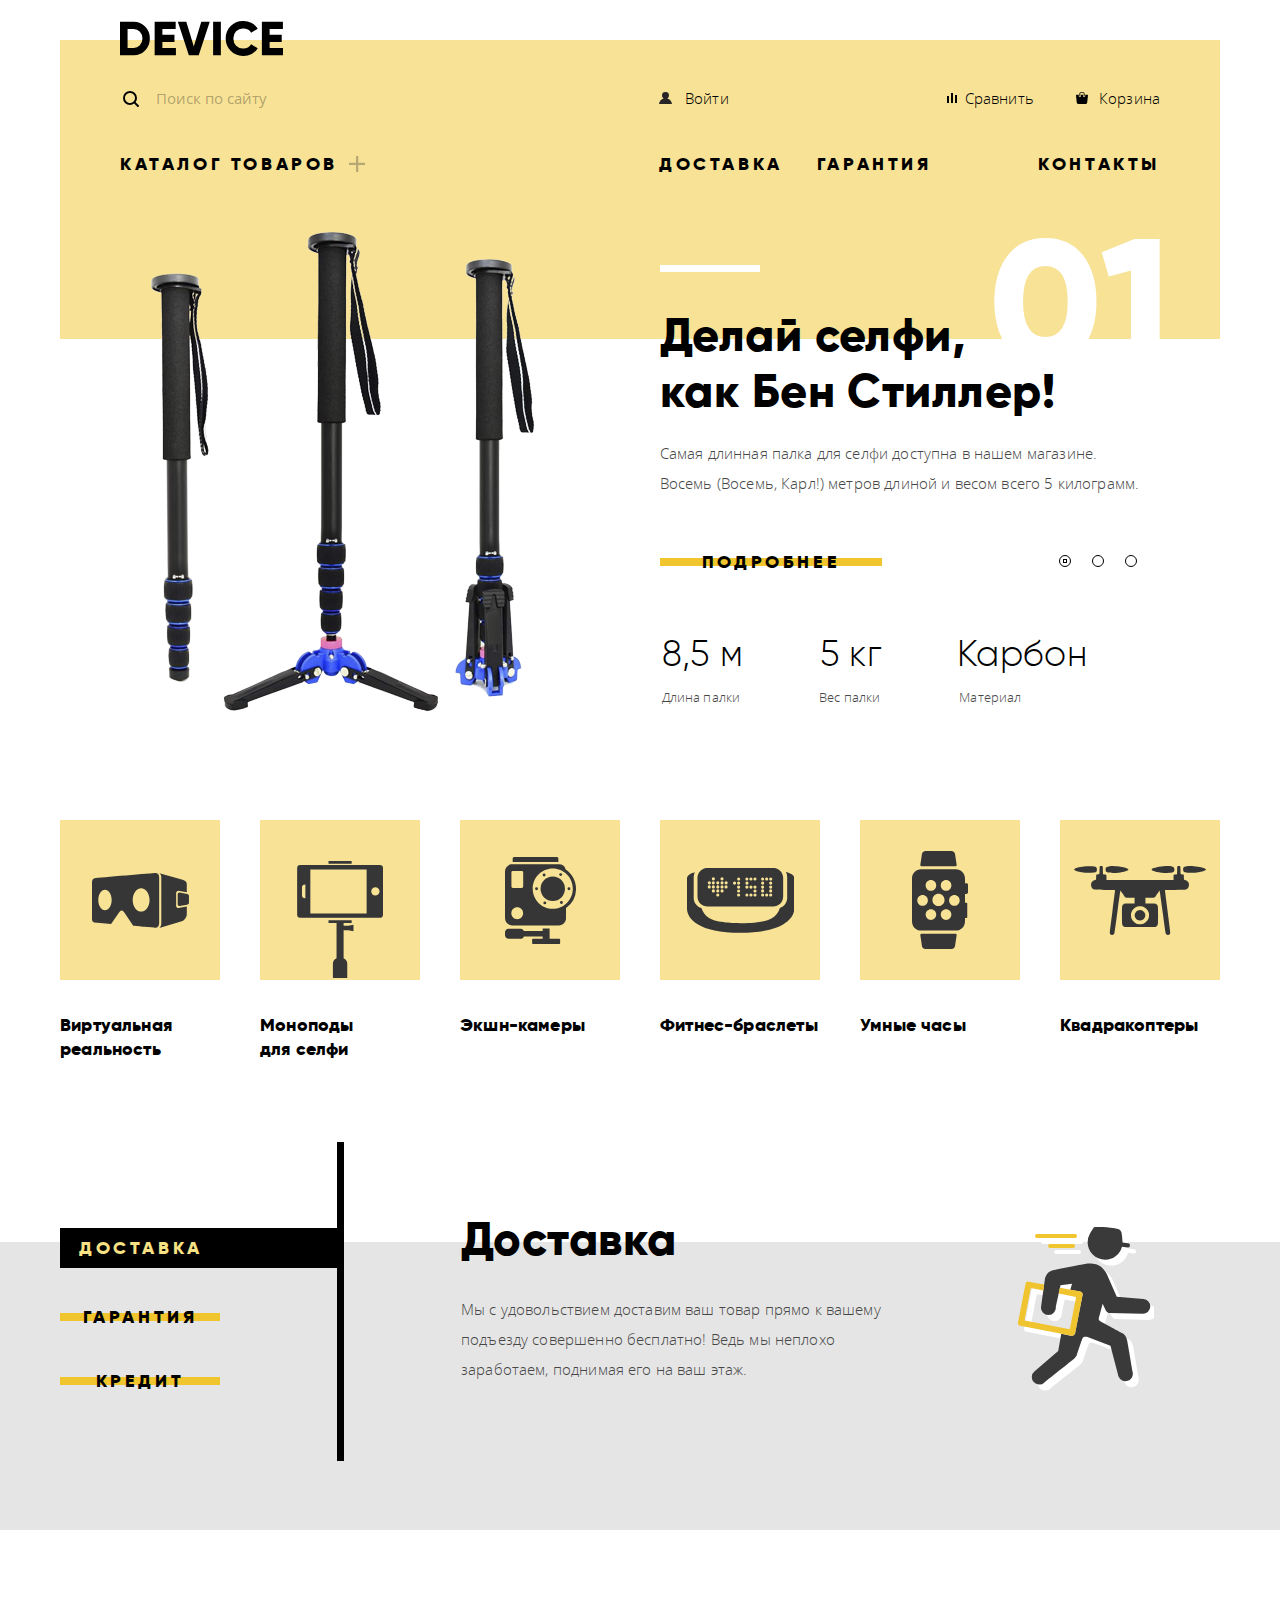
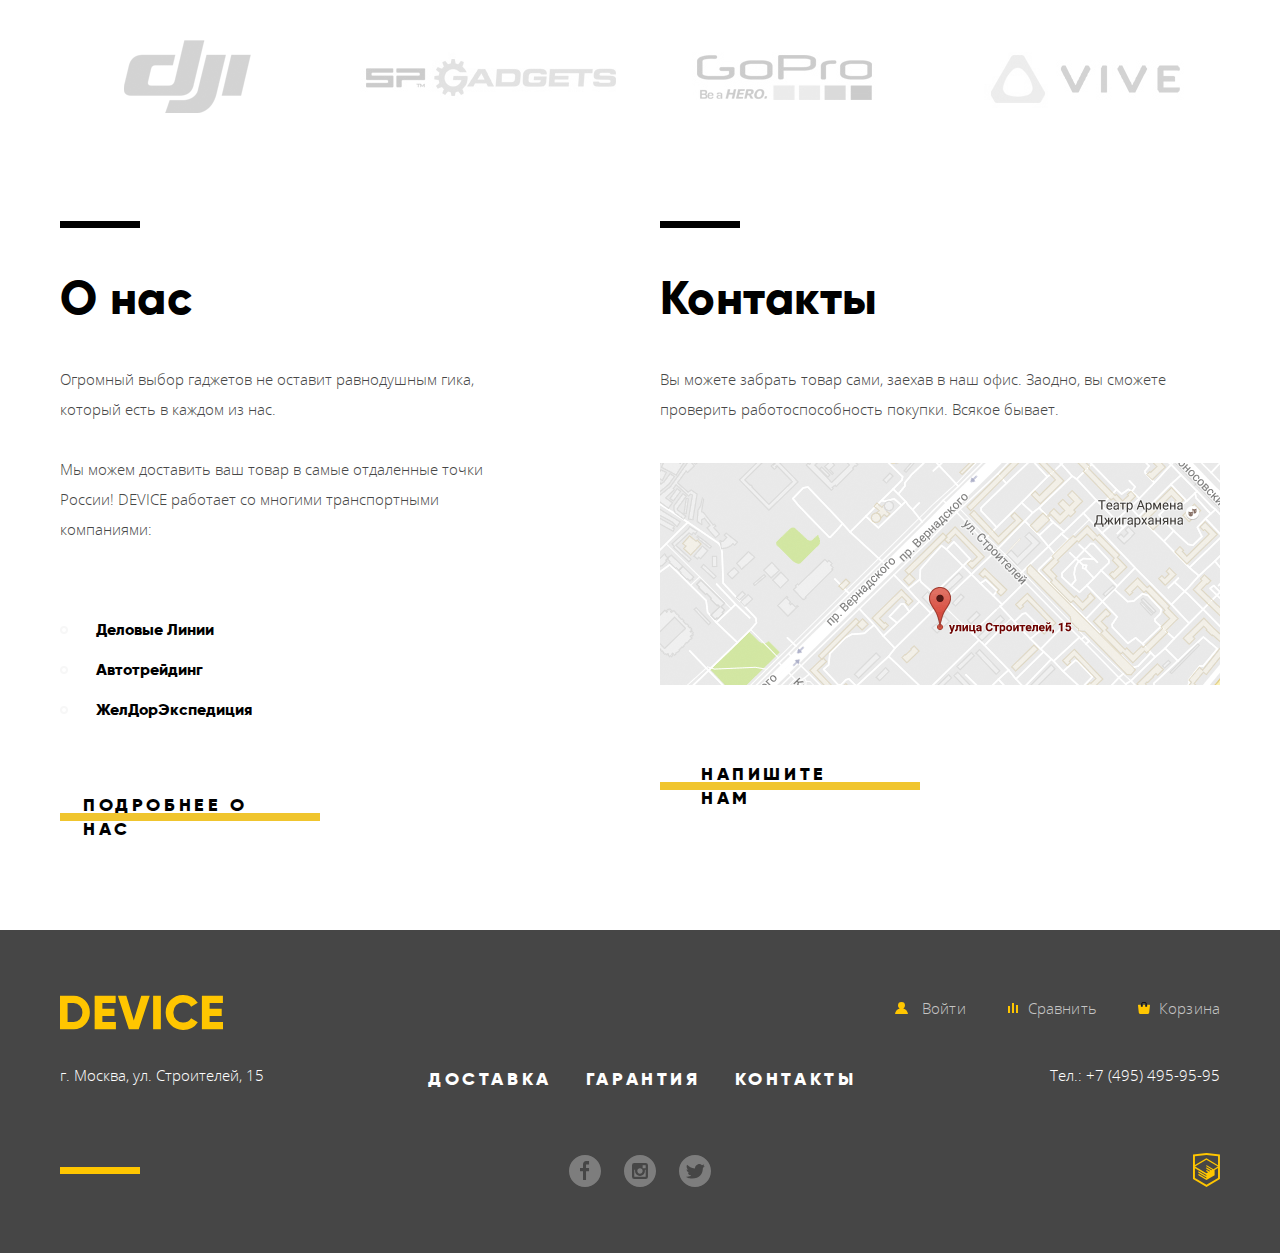
==== commit 6603b4c3: "Добавил минифицированный css-файл" ====
--- a/index.html
+++ b/index.html
@@ -7,7 +7,6 @@
   <link rel="stylesheet" href="css/style.min.css">
 </head>
 <body>
-
   <!-- header -->
   <header class="header container">
     <!-- header logo -->
@@ -17,35 +16,28 @@
         <path d="M-.151.702v33.6h13.532a15.72 15.72 0 0011.72-4.824 16.458 16.458 0 004.712-11.976 16.458 16.458 0 00-4.712-11.976A15.723 15.723 0 0013.381.702H-.151zM7.582 26.91V8.091h5.8a8.646 8.646 0 016.5 2.568 9.407 9.407 0 012.489 6.84 9.406 9.406 0 01-2.489 6.84 8.642 8.642 0 01-6.5 2.568h-5.8zm34.8-5.952h12.082v-7.3H42.378V8.091h13.291V.702H34.645v33.6H55.91V26.91H42.378v-5.952zm36.343 13.344L89.744.702h-8.458l-7.491 24.72L66.304.702h-8.457l11.019 33.6h9.859zm14.4 0h7.733V.702h-7.733v33.6zm38.615-1.416a15.506 15.506 0 006.041-5.688l-6.67-3.84a7.482 7.482 0 01-3.165 3.024 9.87 9.87 0 01-4.664 1.1 9.595 9.595 0 01-7.177-2.736 9.909 9.909 0 01-2.682-7.248 9.909 9.909 0 012.682-7.248 9.595 9.595 0 017.177-2.736 9.897 9.897 0 014.639 1.08 7.592 7.592 0 013.19 3.048l6.67-3.84a15.873 15.873 0 00-6.09-5.688 17.42 17.42 0 00-8.409-2.088c-9.779-.272-17.797 7.691-17.591 17.472-.208 9.781 7.809 17.747 17.588 17.476a17.52 17.52 0 008.458-2.088zm17.881-11.928h12.082v-7.3h-12.085V8.091h13.29V.702h-21.023v33.6h21.265V26.91h-13.532v-5.952z" data-name="-e-logo" fill-rule="evenodd"/>
       </svg>
     </a>
-
     <div class="header__middle">
-
       <!-- search -->
       <form class="header__form" action="https://echo.htmlacademy.ru" method="get">
         <label class="header__label" for="search-form" aria-label="Поле поиска"></label>
         <input class="header__form-search" id="search-form" type="search" name="search" placeholder="Поиск по сайту">
         <button class="header__form-button" type="button">Найти</button>
       </form>
-
       <div class="header__navigation">
         <!-- links -->
         <ul class="header__list header__list_login">
           <li class="header__list-item"><a class="header__list-link header__list-link_login header__link" href="#">Войти</a></li>
         </ul>
-
         <ul class="header__list header__list_links">
           <li class="header__list-item header__list-item_compare"><a class="header__list-link header__list-link_compare header__link" href="#">Сравнить</a></li>
           <li class="header__list-item"><a class="header__list-link header__list-link_basket header__link" href="#">Корзина</a></li>
         </ul>
       </div>
     </div>
-
     <!-- navigation -->
     <nav class="navigation">
       <ul class="navigation__list">
-
         <li class="navigation__item navigation__item_positioning navigation__item_catalog"><a class="navigation__link navigation__link_catalog" href="inner.html">Каталог товаров</a>
-
           <!-- submenu -->
           <ul class="navigation__list navigation__list_row">
            <li class="navigation__item_col">
@@ -70,34 +62,27 @@
     </ul>
   </nav>
 </header>
-
 <main class="main">
   <h1 class="visually-hidden">Главная страница сайта Девайс</h1>
-
   <!-- slider -->
   <section class="slider container">
-
     <!-- slider controls -->
     <ul class="slider__controls-list">
       <li class="slider__controls-item"><button class="slider__controls-button slider__controls-button_1 slider__controls-button_active" type="button" aria-label="Слайд 1"></button></li>
       <li class="slider__controls-item"><button class="slider__controls-button slider__controls-button_2" type="button" aria-label="Слайд 2"></button></li>
       <li class="slider__controls-item"><button class="slider__controls-button slider__controls-button_3" type="button" aria-label="Слайд 3"></button></li>
     </ul>
-
     <!-- slider list -->
     <ol class="slider__list">
       <!-- slide 1 -->
       <li class="slider__item slider__item_selfie slider__item_active">
-
         <div class="slider__image-wrapper selfie-wrapper">
           <img class="slider__image" src="img/slide-1.png" width="384" height="486" alt="">
         </div>
-
         <div class="slider__info selfie-info">
           <h2 class="slider__title">Делай селфи,<br>как Бен Стиллер!</h2>
           <p class="slider__text">Самая длинная палка для селфи доступна в нашем магазине. Восемь (Восемь, Карл!) метров длиной и весом всего 5 килограмм.</p>
           <button class="slider__button button button-macaroni" type="button">Подробнее</button>
-
           <table class="slider__table table">
             <tr class="table__row">
               <th class="table__cell table__heading">8,5 м</th>
@@ -112,19 +97,15 @@
           </table>
         </div>
       </li>
-
       <!-- slide 2 -->
       <li class="slider__item slider__item_slim">
-
         <div class="slider__image-wrapper slim-wrapper">
           <img class="slider__image" src="img/slide-2.png" width="345" height="485" alt="">
         </div>
-
         <div class="slider__info slim-info">
           <h2 class="slider__title slider__title_slim">Худеем<br>правильно!</h2>
           <p class="slider__text slider__text_slim">Мотивирующие фитнес-браслеты помогут найти в себе силы не пропускать занятия и соблюдать диету.</p>
           <button class="slider__button button button-macaroni" type="button">Подробнее</button>
-
           <table class="slider__table table">
             <tr class="table__row">
               <th class="table__cell table__heading">48 часов</th>
@@ -135,19 +116,15 @@
           </table>
         </div>
       </li>
-
       <!-- slide 3 -->
       <li class="slider__item slider__item_fly">
-
         <div class="slider__image-wrapper fly-wrapper">
           <img class="slider__image" src="img/slide-3.png" width="526" height="334" alt="">
         </div>
-
         <div class="slider__info fly-info">
           <h2 class="slider__title">Пархает как бабочка, жалит как пчела!</h2>
           <p class="slider__text slider__text_fly">Этот обычный, на первый взгляд, квадрокоптер оснащен мощным лазером, замаскированным под стандартную камеру.</p>
           <button class="slider__button button button-macaroni" type="button">Подробнее</button>
-
           <table class="slider__table table">
             <tr class="table__row">
               <th class="table__cell table__cell_fly table__heading">800 м</th>
@@ -162,13 +139,10 @@
       </li>
     </ol>
   </section>
-
   <!-- categories -->
   <section class="categories">
     <h2 class="visually-hidden">Категории товаров</h2>
-
     <ul class="categories__list">
-
       <li class="categories__item">
         <a class="categories__link" href="#">
           <div class="categories__image-wrapper">
@@ -177,7 +151,6 @@
           <h3 class="categories__title">Виртуальная реальность</h3>
         </a>
       </li>
-
       <li class="categories__item">
         <a class="categories__link" href="inner.html">
           <div class="categories__image-wrapper categories__image-wrapper_selfie">
@@ -186,7 +159,6 @@
           <h3 class="categories__title">Моноподы<br>для селфи</h3>
         </a>
       </li>
-
       <li class="categories__item">
         <a class="categories__link" href="#">
           <div class="categories__image-wrapper">
@@ -195,7 +167,6 @@
           <h3 class="categories__title">Экшн-камеры</h3>
         </a>
       </li>
-
       <li class="categories__item">
         <a class="categories__link" href="#">
           <div class="categories__image-wrapper">
@@ -204,7 +175,6 @@
           <h3 class="categories__title">Фитнес-браслеты</h3>
         </a>
       </li>
-
       <li class="categories__item">
         <a class="categories__link" href="#">
           <div class="categories__image-wrapper">
@@ -213,7 +183,6 @@
           <h3 class="categories__title">Умные часы</h3>
         </a>
       </li>
-
       <li class="categories__item">
         <a class="categories__link" href="#">
           <div class="categories__image-wrapper">
@@ -224,51 +193,42 @@
       </li>
     </ul>
   </section>
-
   <!-- services -->
   <section class="services">
     <div class="services__wrapper">
       <h2 class="visually-hidden">Услуги</h2>
-
       <ul class="services__list">
-        <li class="services__item"><button class="services__button services__button_delivery button button-macaroni" type="button">Доставка</button></li>
+        <li class="services__item"><button class="services__button services__button_delivery button button-macaroni services__button_current" type="button">Доставка</button></li>
         <li class="services__item"><button class="services__button services__button_warranty button button-macaroni" type="button">Гарантия</button></li>
         <li class="services__item"><button class="services__button services__button_credit button button-macaroni" type="button">Кредит</button></li>
       </ul>
-
       <ul class="services__slider-list">
-
         <!-- slide 3 -->
         <li class="services__slider-item services__slider-item_delivery">
           <div class="services__slider-info services__slider-info_delivery">
             <h3 class="services__slider-title">Доставка</h3>
             <p class="services__slider-text">Мы с удовольствием доставим ваш товар прямо к вашему подъезду совершенно бесплатно! Ведь мы неплохо заработаем, поднимая его на ваш этаж.</p>
           </div>
-
           <div class="services__wrapper services__wrapper_delivery">
             <img class="services__slider-image" src="img/delivery.svg" width="136" height="164" alt="Картинка доставки">
           </div>
         </li>
-
         <!-- slide 2 -->
         <li class="services__slider-item services__slider-item_warranty">
           <div class="services__slider-info services__slider-info_warranty">
             <h3 class="services__slider-title">Гарантия</h3>
             <p class="services__slider-text">Если из-за возгорания купленного у нас товара у вас сгорит дом — не переживайте, мы выдадим вам новый.<br>Товар, не дом, конечно же.</p>
           </div>
-
           <div class="services__wrapper services__wrapper_warranty">
             <img class="services__slider-image" src="img/warranty.svg" width="171" height="194" alt="Картинка гарантии">
           </div>
         </li>
-
         <!-- slide 3 -->
         <li class="services__slider-item services__slider-item_credit">
           <div class="services__slider-info services__slider-info_credit">
             <h3 class="services__slider-title">Кредит</h3>
             <p class="services__slider-text">Залезть в долговую яму стало проще! Кредитные консультанты подберут для вас наиболее выгодные условия кредита. Выгодные для нашего банка, разумеется.</p>
           </div>
-
           <div class="services__wrapper services__wrapper_credit">
             <img class="services__slider-image" src="img/credit.svg" width="156" height="186" alt="Картинка кредита">
           </div>
@@ -276,11 +236,9 @@
       </ul>
     </div> <!-- end container -->
   </section>
-
   <!-- brands -->
   <section class="brands">
     <h2 class="visually-hidden">Брэнды</h2>
-
     <ul class="brands__list">
       <li class="brands__item" tabindex="0">
         <img class="brands__images" src="img/brand-1.png" width="260" height="100" alt="Изображение логотипа частной компании DJI">
@@ -296,7 +254,6 @@
       </li>
     </ul>
   </section>
-
   <!-- information -->
   <section class="information">
     <!-- about -->
@@ -304,15 +261,12 @@
       <h2 class="information__about-title information__title">О нас</h2>
       <p class="information__about-text information__text">Огромный выбор гаджетов не оставит равнодушным гика, который есть в каждом из нас.</p>
       <p class="information__about-text information__text">Мы можем доставить ваш товар в самые отдаленные точки России! DEVICE работает со многими транспортными компаниями:</p>
-
       <ul class="information__partnership-list partnership">
         <li class="partnership__item">Деловые Линии</li>
         <li class="partnership__item">Автотрейдинг</li>
         <li class="partnership__item">ЖелДорЭкспедиция</li>
       </ul>
-
       <a class="information__about-button button button-macaroni" href="#">Подробнее о нас</a>
-
     </div>
 
     <!-- contacts -->
@@ -322,14 +276,12 @@
       <a class="information__contacts-picture" href="#">
         <img class="information__contacts-image" src="img/map.png" width="560" height="222" alt="город Санкт-Петербург, улица Строителей, дом 15">
       </a>
-
       <a class="information__contacts-link button button-macaroni" href="#">Напишите нам</a>
     </div>
   </section>
 </main>
 <!-- footer -->
 <footer class="footer">
-
   <div class="footer__wrapper">
     <!-- top row -->
     <div class="footer__top-row">
@@ -338,34 +290,27 @@
           <path d="M-.151.702v33.6h13.532a15.72 15.72 0 0011.72-4.824 16.458 16.458 0 004.712-11.976 16.458 16.458 0 00-4.712-11.976A15.723 15.723 0 0013.381.702H-.151zM7.582 26.91V8.091h5.8a8.646 8.646 0 016.5 2.568 9.407 9.407 0 012.489 6.84 9.406 9.406 0 01-2.489 6.84 8.642 8.642 0 01-6.5 2.568h-5.8zm34.8-5.952h12.082v-7.3H42.378V8.091h13.291V.702H34.645v33.6H55.91V26.91H42.378v-5.952zm36.343 13.344L89.744.702h-8.458l-7.491 24.72L66.304.702h-8.457l11.019 33.6h9.859zm14.4 0h7.733V.702h-7.733v33.6zm38.615-1.416a15.506 15.506 0 006.041-5.688l-6.67-3.84a7.482 7.482 0 01-3.165 3.024 9.87 9.87 0 01-4.664 1.1 9.595 9.595 0 01-7.177-2.736 9.909 9.909 0 01-2.682-7.248 9.909 9.909 0 012.682-7.248 9.595 9.595 0 017.177-2.736 9.897 9.897 0 014.639 1.08 7.592 7.592 0 013.19 3.048l6.67-3.84a15.873 15.873 0 00-6.09-5.688 17.42 17.42 0 00-8.409-2.088c-9.779-.272-17.797 7.691-17.591 17.472-.208 9.781 7.809 17.747 17.588 17.476a17.52 17.52 0 008.458-2.088zm17.881-11.928h12.082v-7.3h-12.085V8.091h13.29V.702h-21.023v33.6h21.265V26.91h-13.532v-5.952z" data-name="-e-logo" fill-rule="evenodd"/>
         </svg>
       </a>
-
       <!-- links -->
       <ul class="footer__list footer__list_login">
         <li class="footer__list-item"><a class="footer__list-link footer__list-link_login footer__link" href="#">Войти</a></li>
       </ul>
-
       <ul class="footer__list footer__list_links">
         <li class="footer__list-item footer__list-item_compare"><a class="footer__list-link footer__list-link_compare footer__link" href="#">Сравнить</a></li>
         <li class="footer__list-item"><a class="footer__list-link footer__list-link_basket footer__link" href="#">Корзина</a></li>
       </ul>
     </div>
-
     <!-- middle row -->
     <div class="footer__middle-row">
       <p class="footer__middle-address footer__text">г. Москва, ул. Строителей, 15</p>
-
       <ul class="footer__middle-list">
         <li class="footer__middle-item"><a class="footer__middle-link" href="#">Доставка</a></li>
         <li class="footer__middle-item"><a class="footer__middle-link" href="#">Гарантия</a></li>
         <li class="footer__middle-item"><a class="footer__middle-link" href="#">Контакты</a></li>
       </ul>
-
       <a class="footer__middle-number footer__text" href="tel:+74954959595">Тел.: +7 (495) 495-95-95</a>
     </div>
-
     <!-- bottom row -->
     <div class="footer__bottom-row">
-
      <ul class="footer__bottom-social social-list">
       <li class="social-list__item">
         <a href="#" class="social-list__link social-list__link_fb" aria-label="Фейсбук">
@@ -392,42 +337,34 @@
         </a>
       </li>
     </ul>
-
     <a class="footer__bottom-logo" href="https://htmlacademy.ru/intensive/htmlcss" aria-label="Ссылка на профессиональный курс html и css, уровень 1">
       <img class="footer__bottom-picture" src="img/icons/logo-htmlacademy.svg" width="27" height="35" alt="Логотип сайта htmlacademy">
     </a>
   </div>
-</div> <!-- end wrapper -->
+</div>
 </footer>
-
 <!-- modal feedback -->
 <section class="modal modal-feedback">
   <h2 class="visually-hidden">Напишите нам</h2>
-
   <form class="modal-feedback__form" action="https://echo.htmlacademy.ru" method="post">
-
     <div class="modal-feedback__row">
       <div class="modal-feedback__col">
         <label class="modal-feedback__label modal-feedback__text" for="name-field">Ваше имя:</label>
         <input class="modal-feedback__input" type="text" name="name" id="name-field" placeholder="Имя Фамилия">
       </div>
-
       <div class="modal-feedback__col">
         <label class="modal-feedback__label modal-feedback__text" for="email-field">Ваш e-mail:</label>
         <input class="modal-feedback__input" type="text" name="email" id="email-field" placeholder="email@example.com">
       </div>
     </div>
-
     <label class="modal-feedback__label modal-feedback__text" for="area-field">Текст письма:</label>
     <textarea class="modal-feedback__area" name="text-field" id="area-field">В свободной форме</textarea>
-
     <button class="modal-feedback__button button button-macaroni" type="submit">Отправить</button>
     <button class="modal-feedback__close modal__close">
       <span class="visually-hidden">Закрыть форму</span>
     </button>
   </form>
 </section>
-
 <!-- modal map -->
 <section class="modal modal-map">
   <div class="modal__wrapper">
@@ -440,5 +377,6 @@
     </button>
   </div>
 </section>
+<script src="js/script.js"></script>
 </body>
 </html>
--- a/css/style.min.css
+++ b/css/style.min.css
@@ -1 +1 @@
-@font-face{font-family:"Open Sans";font-style:normal;font-weight:300;font-display:swap;src:url(../fonts/web/opensanslight.woff2) format("woff2"),url(../fonts/web/opensanslight.woff) format("woff")}@font-face{font-family:"Open Sans";font-style:normal;font-weight:400;font-display:swap;src:url(../fonts/web/opensans.woff2) format("woff2"),url(../fonts/web/opensans.woff) format("woff")}@font-face{font-family:"Gilroy";font-style:normal;font-weight:300;font-display:swap;src:url(../fonts/web/gilroylight.woff2) format("woff2"),url(../fonts/web/gilroylight.woff) format("woff")}@font-face{font-family:"Gilroy";font-style:normal;font-weight:800;font-display:swap;src:url(../fonts/web/gilroyextrabold.woff2) format("woff2"),url(../fonts/web/gilroyextrabold.woff) format("woff")}*,::after,::before{margin:0;padding:0;-webkit-box-sizing:inherit;box-sizing:inherit}html{-webkit-box-sizing:border-box;box-sizing:border-box}body{padding:0;margin:0;font-family:"Open Sans","Arial",sans-serif;font-size:15px;line-height:30px;font-weight:300;color:#000;overflow-x:hidden}body,img{max-width:100%}a{text-decoration:none}.visually-hidden{position:absolute;width:1px;height:1px;margin:-1px;border:0;padding:0;white-space:nowrap;-webkit-clip-path:inset(100%);clip-path:inset(100%);clip:rect(0 0 0 0);overflow:hidden}.container{width:1160px;margin:0 auto;padding:0 60px}.button{font-family:"Gilroy","Arial",sans-serif;color:#000;font-size:18px;font-weight:800;line-height:24px;letter-spacing:3.6px;text-transform:uppercase;-webkit-appearance:none;border:0;background-color:transparent}.button-macaroni{position:relative;z-index:1}.button-macaroni::after{content:"";background-color:#f0c52e;position:absolute;height:8px;width:100%;z-index:-1}.header{margin-top:40px;background-color:rgba(240,197,46,.5);min-height:299px;padding:43px 60px 0;position:relative}.header-inner{min-height:186px}.header__logo{display:inline-block;margin-top:-21px;position:absolute;top:2px;left:60px}.header__logo-picture:hover path{opacity:.6}.header__logo-picture:active path,.header__logo-picture:focus path{opacity:.3}.header__form,.header__middle{display:-webkit-box;display:-ms-flexbox;display:flex}.header__middle{margin-bottom:26px}.header__form{margin-right:auto;margin-top:-9px;position:relative}.header__label::before{content:"";background-image:url(../img/icons/search.svg);background-repeat:no-repeat;width:16px;height:16px;position:absolute;top:50%;left:3px;-webkit-transform:translateY(-50%);-ms-transform:translateY(-50%);transform:translateY(-50%)}.header__form-search::-webkit-input-placeholder{color:rgba(0,0,0,.3)}.header__form-search::-moz-placeholder{color:rgba(0,0,0,.3)}.header__form-search:-ms-input-placeholder,.header__form-search::-ms-input-placeholder{color:rgba(0,0,0,.3)}.header__form-search::placeholder{color:rgba(0,0,0,.3)}.header__form-search{font-size:15px;line-height:30px;width:356px;padding:9px 0 8px 36px;outline:0;background-color:transparent;border:0;border-bottom:2px solid transparent}.header__form-search:hover::-webkit-input-placeholder{color:rgba(0,0,0,.6)}.header__form-search:hover::-moz-placeholder{color:rgba(0,0,0,.6)}.header__form-search:hover:-ms-input-placeholder,.header__form-search:hover::-ms-input-placeholder{color:rgba(0,0,0,.6)}.header__form-search:hover::placeholder{color:rgba(0,0,0,.6)}.header__form-search:focus::-webkit-input-placeholder{color:#000}.header__form-search:focus::-moz-placeholder{color:#000}.header__form-search:focus:-ms-input-placeholder,.header__form-search:focus::-ms-input-placeholder{color:#000}.header__form-search:focus::placeholder{color:#000}.header__form-search:focus{border-bottom:2px solid #000}.header__form-button{font-size:inherit;color:inherit;font-weight:inherit;letter-spacing:.15px;padding:12px 20px;background-color:transparent;border:2px solid #000;display:none}.header__form-button:hover{color:#fff;background-color:#000}.header__form-button:active,.header__form-button:focus{display:block;color:rgba(255,255,255,.3);background-color:#000}.header__form-search:focus~.header__form-button{border:2px solid #000;display:block}.header__list,.header__navigation{display:-webkit-box;display:-ms-flexbox;display:flex}.header__list{list-style:none}.header__list_login{margin-right:218px}.header__list_user{margin-right:65px}.header__list-item_compare{margin-right:41px}.header__list-item_user{margin-right:20px}.header__link{color:#000;letter-spacing:.15px}.header__link:hover{color:rgba(0,0,0,.6)}.header__link:active,.header__link:focus{color:rgba(0,0,0,.3)}.footer__top-picture:hover path,.header__link:hover::before{opacity:.6}.header__link:active::before,.header__link:focus::before{opacity:.3}.header__list-link_user{padding-left:27px;position:relative}.header__list-link_basket::before,.header__list-link_compare::before,.header__list-link_login::before,.header__list-link_user::before{content:"";background-image:url(../img/icons/user.svg);background-repeat:no-repeat;width:13px;height:12px;position:absolute;top:50%;left:0;-webkit-transform:translateY(-50%);-ms-transform:translateY(-50%);transform:translateY(-50%)}.header__list-link_login{padding-left:26px;position:relative}.header__list-link_logout{color:rgba(0,0,0,.3)}.header__list-link_compare{padding-left:18px;position:relative}.header__list-link_basket::before,.header__list-link_compare::before{background-image:url(../img/icons/compare.svg);width:10px;height:10px}.header__list-link_basket{padding-left:24px;position:relative}.header__list-link_basket::before{background-image:url(../img/icons/cart.svg);width:12px;height:12px;left:1px}.navigation__list{list-style:none;display:-webkit-box;display:-ms-flexbox;display:flex}.navigation__item_positioning{position:relative}.navigation__item_positioning:hover .navigation__list_row{display:-webkit-box;display:-ms-flexbox;display:flex;z-index:10}.navigation__item_catalog{margin-right:294px}.navigation__item_delivery{margin-right:34px}.navigation__item_warranty{margin-right:auto}.navigation__list_row{display:none;width:1160px;min-height:140px;background-color:#fff;position:absolute;left:-60px}.navigation__item_col,.navigation__list_col{display:-webkit-box;display:-ms-flexbox;display:flex}.navigation__item_col{width:1160px;min-height:160px;padding:18px 0 12px 60px;background-color:rgba(240,197,46,.5)}.navigation__list_col{-webkit-box-orient:vertical;-webkit-box-direction:normal;-ms-flex-direction:column;flex-direction:column;width:200px}.navigation__list_col:first-child{margin-right:40px}.navigation__link{font-family:"Gilroy","Arial",sans-serif;color:#000;font-size:18px;font-weight:800;line-height:24px;letter-spacing:3.6px;text-transform:uppercase}.navigation__link:hover{color:rgba(0,0,0,.6)}.navigation__link:active,.navigation__link:focus{color:rgba(0,0,0,.3)}.navigation__link_catalog{padding-right:27px;position:relative}.navigation__link_catalog::after{content:"";background-image:url(../img/icons/plus.png);background-repeat:no-repeat;width:16px;height:16px;position:absolute;top:50%;right:0;-webkit-transform:translateY(-50%);-ms-transform:translateY(-50%);transform:translateY(-50%);opacity:.3}.navigation__list-link{color:inherit;letter-spacing:.15px;line-height:36px}.navigation__list-link:hover{color:rgba(0,0,0,.6)}.navigation__list-link:active,.navigation__list-link:focus{color:rgba(0,0,0,.3)}.slider{background-color:#fff;padding-bottom:97px;height:481px;position:relative}.slider__controls-list{list-style:none;display:-webkit-box;display:-ms-flexbox;display:flex;width:80px;position:absolute;top:206px;right:81px;z-index:100}.slider__controls-item{margin-right:21px}.slider__controls-item:last-child{margin-right:0}.slider__controls-button{width:12px;height:12px;background-color:transparent;border:1px solid #000;border-radius:50%;position:relative;cursor:pointer}.slider__controls-button_active::before{content:"";position:absolute;top:25%;left:50%;-webkit-transform:translate(-50%);-ms-transform:translate(-50%);transform:translate(-50%);width:4px;height:4px;background-color:transparent;border:1px solid #000}.slider__list{list-style:none;counter-reset:li}.slider__item{display:-webkit-box;display:-ms-flexbox;display:flex;-webkit-box-pack:justify;-ms-flex-pack:justify;justify-content:space-between;background-color:transparent;position:relative}.slider__item::before{counter-increment:li;content:counter(li,decimal-leading-zero);position:absolute;top:-126px;right:-14px;font-family:"Gilroy","Arial",sans-serif;font-size:179px;font-weight:800;line-height:179px;letter-spacing:1.79px;color:#fff}.slider__item_slim::before{right:11px}.slider__item_fly::before{right:13px}.slider__item_fly,.slider__item_slim{display:none}.slider__image-wrapper{width:560px}.slider__info{width:522px;position:relative}.selfie-info{margin-top:-102px;margin-left:-27px}.fly-info,.slim-info{margin-left:-52px;margin-top:-102px}.fly-info{width:535px;margin-left:42px}.selfie-wrapper{margin-top:-111px;margin-left:30px}.slim-wrapper{margin-top:-99px;margin-left:56px}.fly-wrapper{margin-top:-46px;margin-left:-29px}.slider__title{font-family:"Gilroy","Arial",sans-serif;font-size:47px;font-weight:800;line-height:56px;letter-spacing:.47px;margin-bottom:19px;margin-top:70px;position:relative}.slider__title::before{content:"";display:block;width:100px;height:7px;background-color:#fff;position:absolute;top:-42px;left:0}.slider__text{color:#464646;letter-spacing:.15px;margin-bottom:49px;width:481px}.slider__text_slim{width:441px}.slider__text_fly{width:451px}.slider__button{margin-bottom:54px;padding:0 42px}.slider__button:active,.slider__button:focus{color:rgba(0,0,0,.3)}.slider__button::after{top:50%;left:0;-webkit-transform:translateY(-50%);-ms-transform:translateY(-50%);transform:translateY(-50%)}.slider__button:hover::after{padding:20px 0;-webkit-transition:all .3s;-o-transition:all .3s;transition:all .3s}.slider__button:active::after,.slider__button:focus::after{padding:20px 0}.table__row{display:-webkit-box;display:-ms-flexbox;display:flex}.table__cell{margin-right:76px}.categories__item:last-child,.table__cell:last-child{margin-right:0}.table__cell_fly{margin-right:60px}.table__heading{font-family:"Gilroy","Arial",sans-serif;font-size:36px;font-weight:300;line-height:48px;letter-spacing:.36px;margin-bottom:9px}.table__info{font-size:13px;line-height:20px;letter-spacing:.13px;color:#464646;margin-right:79px}.table__info_fly{margin-right:47px}.categories{padding-bottom:151px;width:1160px;margin:0 auto}.categories__list{list-style:none;display:-webkit-box;display:-ms-flexbox;display:flex}.categories__item{width:160px;margin-right:40px}.categories__image-wrapper{display:-webkit-box;display:-ms-flexbox;display:flex;-webkit-box-pack:center;-ms-flex-pack:center;justify-content:center;-webkit-box-align:center;-ms-flex-align:center;align-items:center;width:160px;height:160px;margin-bottom:33px;background-color:rgba(240,197,46,.5)}.categories__item:hover .categories__image-wrapper{background-color:#f0c52e}.categories__item:active .categories__image,.categories__item:focus .categories__image,.footer__top-picture:active path,.footer__top-picture:focus path{opacity:.3}.categories__item:active .categories__title,.categories__item:focus .categories__title{color:rgba(0,0,0,.3)}.categories__image-wrapper_selfie{padding-top:38px}.categories__title{font-family:"Gilroy","Arial",sans-serif;font-size:18px;font-weight:800;line-height:24px;letter-spacing:.18px;color:#000}.services{position:relative}.services::before{content:"";display:block;width:100%;height:288px;background-color:#e5e5e5;position:absolute;top:30px;left:0;z-index:-1}.services__wrapper{display:-webkit-box;display:-ms-flexbox;display:flex;-webkit-box-pack:justify;-ms-flex-pack:justify;justify-content:space-between;width:1160px;margin:0 auto}.services__list,.services__slider-list{list-style:none}.services__list{width:300px;position:relative;top:16px}.services__list::after{content:"";width:7px;height:319px;background-color:#000;position:absolute;top:-86px;right:16px}.services__item{margin-bottom:34px}.services__button{width:160px;text-align:center}.services__button:hover::after{padding:20px 0;-webkit-transition:all .3s;-o-transition:all .3s;transition:all .3s}.services__button::after{top:50%;-webkit-transform:translateY(-50%);-ms-transform:translateY(-50%);transform:translateY(-50%);left:0}.services__button:active,.services__button:focus{color:#f7e184}.services__button:active::after,.services__button:focus::after{width:278px;text-align:left;padding:20px 0;background-color:#000}.services__slider-list{width:800px}.services__slider-item{display:none;-webkit-box-pack:justify;-ms-flex-pack:justify;justify-content:space-between;margin-left:41px;margin-top:3px;position:relative}.services__slider-item_delivery{display:-webkit-box;display:-ms-flexbox;display:flex}.services__slider-info_delivery{width:426px}.services__slider-info_warranty{width:436px}.services__slider-info_credit{width:425px}.services__slider-title{font-family:"Gilroy","Arial",sans-serif;font-size:47px;font-weight:800;line-height:48px;letter-spacing:.47px;margin-bottom:31px}.services__slider-text{color:#464646;letter-spacing:.15px}.services__slider-image_delivery{width:136px;height:164px}.services__wrapper_delivery{width:136px;height:164px;position:absolute;top:12px;right:66px}.services__wrapper_warranty{width:171px;height:194px;position:absolute;top:-12px;right:46px}.services__wrapper_credit{width:156px;height:186px;position:absolute;top:-11px;right:70px}.brands{width:1160px;margin:214px auto 84px}.brands__list{list-style:none;display:-webkit-box;display:-ms-flexbox;display:flex;-webkit-box-pack:justify;-ms-flex-pack:justify;justify-content:space-between}.brands__item{margin-right:40px}.brands__item:last-child{margin-right:0}.brands__images{opacity:.2;-webkit-filter:grayscale(100%);filter:grayscale(100%)}.brands__item:hover .brands__images{opacity:1;-webkit-filter:grayscale(0%);filter:grayscale(0%);-webkit-transition:all .2s ease-in-out;-o-transition:all .2s ease-in-out;transition:all .2s ease-in-out;cursor:pointer}.information{display:-webkit-box;display:-ms-flexbox;display:flex;-webkit-box-pack:justify;-ms-flex-pack:justify;justify-content:space-between;padding-bottom:89px;width:1160px;margin:0 auto}.information__about,.information__contacts{display:-webkit-box;display:-ms-flexbox;display:flex;-webkit-box-orient:vertical;-webkit-box-direction:normal;-ms-flex-direction:column;flex-direction:column}.information__about{width:480px}.information__about-button{width:219px;margin-left:23px}.information__about-button:active,.information__about-button:focus,.information__contacts-link:active,.information__contacts-link:focus{color:rgba(0,0,0,.3)}.information__about-button::after{top:50%;left:-23px;-webkit-transform:translateY(-50%);-ms-transform:translateY(-50%);transform:translateY(-50%);width:260px}.information__about-button:hover::after{padding:20px 0;-webkit-transition:all .3s;-o-transition:all .3s;transition:all .3s}.information__about-button:active::after,.information__about-button:focus::after{padding:20px 0}.information__contacts{width:560px}.information__contacts-link{width:183px}.information__contacts-link::after{top:50%;left:-41px;-webkit-transform:translateY(-50%);-ms-transform:translateY(-50%);transform:translateY(-50%);width:260px}.information__contacts-link:hover::after{padding:20px 0;-webkit-transition:all .3s;-o-transition:all .3s;transition:all .3s}.information__contacts-link:active::after,.information__contacts-link:focus::after{padding:20px 0}.information__title{font-family:"Gilroy","Arial",sans-serif;font-size:47px;font-weight:800;line-height:48px;letter-spacing:.47px;padding-top:53px;margin-bottom:42px;position:relative}.information__title::before{content:"";width:80px;height:7px;background-color:#000;position:absolute;top:0;left:0}.information__about-text{margin-bottom:30px;width:472px}.information__about-text:last-of-type{margin-bottom:66px}.information__text{color:#464646}.information__partnership-list{list-style:none;margin-bottom:63px}.partnership__item{font-family:"Gilroy","Arial",sans-serif;font-size:16px;font-weight:800;line-height:40px;padding-left:36px;position:relative}.partnership__item::before{content:"";width:8px;height:8px;background-color:transparent;border:2px solid #f7f7f7;border-radius:50%;position:absolute;top:50%;left:0;-webkit-transform:translateY(-50%);-ms-transform:translateY(-50%);transform:translateY(-50%)}.information__contacts-text{margin-bottom:39px}.information__contacts-picture{display:block;width:560px;height:222px;margin-bottom:77px}.information__contacts-image{background-color:#e9e9e9}.information__contacts-link{margin-left:41px}.footer{background-color:#464646;padding-top:60px;padding-bottom:56px}.footer__wrapper{width:1160px;margin:0 auto}.footer__top-row{display:-webkit-box;display:-ms-flexbox;display:flex;-webkit-box-align:start;-ms-flex-align:start;align-items:flex-start;margin-bottom:20px}.footer__top-logo{margin-right:auto;margin-top:5px}.footer__top-picture,.footer__top-picture path{fill:#ffc600}.footer__list{list-style:none;display:-webkit-box;display:-ms-flexbox;display:flex}.footer__list_login{margin-right:44px}.footer__list_user{margin-right:45px}.footer__list-item_compare{margin-right:41px}.footer__list-item_user{margin-right:20px}.footer__link{color:rgba(255,255,255,.7);line-height:36px;letter-spacing:.15px}.footer__link:hover{color:#fff}.footer__link:active,.footer__link:focus{color:rgba(255,255,255,.3)}.footer__link:hover::before{opacity:.6}.footer__link:active::before,.footer__link:focus::before{opacity:.3}.footer__list-link_login{padding-left:27px;position:relative}.footer__list-link_basket::before,.footer__list-link_compare::before,.footer__list-link_login::before,.footer__list-link_user::before{content:"";background-image:url(../img/icons/user-footer.svg);background-repeat:no-repeat;width:13px;height:12px;position:absolute;top:50%;left:0;-webkit-transform:translateY(-50%);-ms-transform:translateY(-50%);transform:translateY(-50%)}.footer__list-link_user{padding-left:26px;position:relative}.footer__list-link_compare{padding-left:18px;position:relative}.footer__list-link_basket::before,.footer__list-link_compare::before{background-image:url(../img/icons/compare-footer.svg);width:10px;height:10px;left:-2px}.footer__list-link_basket{padding-left:21px;position:relative}.footer__list-link_basket::before{background-image:url(../img/icons/cart-footer.svg);width:12px;height:12px;left:0}.footer__list-link_logout{color:rgba(255,255,255,.3)}.footer__middle-address{margin-right:164px}.footer__text{color:#fff;margin-top:-3px}.footer__middle-list,.footer__middle-row{display:-webkit-box;display:-ms-flexbox;display:flex}.footer__middle-row{-webkit-box-align:center;-ms-flex-align:center;align-items:center;margin-bottom:59px}.footer__middle-list{list-style:none;-ms-flex-wrap:wrap;flex-wrap:wrap;margin-top:5px;margin-right:auto}.footer__middle-item{margin-right:34px}.footer__middle-item:last-child{margin-right:0}.footer__middle-link{font-family:"Gilroy","Arial",sans-serif;font-size:18px;font-weight:800;line-height:24px;letter-spacing:3.6px;text-transform:uppercase;color:#fff}.footer__middle-link:hover{color:rgba(255,255,255,.6)}.footer__middle-link:active,.footer__middle-link:focus{color:rgba(255,255,255,.3)}.footer__bottom-row{-webkit-box-align:center;-ms-flex-align:center;align-items:center;position:relative}.footer__bottom-row::before{content:"";position:absolute;bottom:23px;left:0;width:80px;height:7px;background-color:#ffc600}.footer__bottom-row,.social-list,.social-list__item{display:-webkit-box;display:-ms-flexbox;display:flex}.social-list{list-style:none;-ms-flex-wrap:wrap;flex-wrap:wrap;margin-left:509px}.social-list__item{margin-right:23px;-webkit-box-pack:center;-ms-flex-pack:center;justify-content:center;-webkit-box-align:center;-ms-flex-align:center;align-items:center}.social-list__item:last-child{margin-right:0}.social-list__svg path{fill:rgba(255,255,255,.3)}.social-list__svg:hover path{fill:rgba(255,255,255,.6)}.social-list__svg:active path,.social-list__svg:focus path{fill:rgba(255,255,255,.1)}.footer__bottom-picture:hover{opacity:.6}.footer__bottom-picture:active,.footer__bottom-picture:focus{opacity:.3}.footer__bottom-logo{margin-left:auto}.modal{z-index:101;position:fixed;top:180px;left:50%;-webkit-transform:translateX(-50%);-ms-transform:translateX(-50%);transform:translateX(-50%);display:none}.modal__wrapper{position:relative}.modal-feedback{width:960px;background-color:#fff;padding:105px 100px 82px;-webkit-box-shadow:0 10px 20px 0 rgba(4,6,6,.2);box-shadow:0 10px 20px 0 rgba(4,6,6,.2)}.modal-feedback__form{position:relative}.modal-feedback__row{width:760px;display:-webkit-box;display:-ms-flexbox;display:flex;-webkit-box-pack:justify;-ms-flex-pack:justify;justify-content:space-between;margin-bottom:35px}.modal-feedback__col{width:360px}.modal-feedback__text{font-family:"Gilroy","Arial",sans-serif;font-size:18px;font-weight:800;line-height:24px;display:block;margin-bottom:7px}.modal-feedback__input::-webkit-input-placeholder{font-family:"Open Sans","Arial",sans-serif;font-size:14px;font-weight:400;line-height:18px;color:rgba(70,70,70,.4)}.modal-feedback__input::-moz-placeholder{font-family:"Open Sans","Arial",sans-serif;font-size:14px;font-weight:400;line-height:18px;color:rgba(70,70,70,.4)}.modal-feedback__input:-ms-input-placeholder,.modal-feedback__input::-ms-input-placeholder{font-family:"Open Sans","Arial",sans-serif;font-size:14px;font-weight:400;line-height:18px;color:rgba(70,70,70,.4)}.modal-feedback__area,.modal-feedback__input::placeholder{font-family:"Open Sans","Arial",sans-serif;font-size:14px;font-weight:400;line-height:18px;color:rgba(70,70,70,.4)}.modal-feedback__input{font-size:14px;font-weight:400;line-height:18px;width:360px;padding:13px 20px;background-color:#f2f2f2;color:rgba(70,70,70,.4);border:3px solid transparent;outline:0}.modal-feedback__input:hover{background-color:#eaeaea}.modal-feedback__input:focus{background-color:#fff;color:#464646;border:3px solid #f0c52e}.modal-feedback__area:required:invalid,.modal-feedback__input:required:invalid{background-color:#f6dada}.modal-feedback__area{background-color:#f2f2f2;border:3px solid transparent;width:760px;height:156px;padding:15px 20px 10px;margin-bottom:36px;resize:vertical;outline:0}.modal-feedback__area:hover{background-color:#eaeaea}.modal-feedback__area:focus{background-color:#fff;color:#464646;border:3px solid #f0c52e}.modal-feedback__button{margin-left:35px}.modal-feedback__button:active,.modal-feedback__button:focus{color:rgba(0,0,0,.3)}.modal-feedback__button::after{width:200px;top:50%;left:-35px;-webkit-transform:translateY(-50%);-ms-transform:translateY(-50%);transform:translateY(-50%)}.modal-feedback__button:hover::after{padding:20px 0;-webkit-transition:all .3s;-o-transition:all .3s;transition:all .3s}.modal-feedback__button:active::after,.modal-feedback__button:focus::after{padding:20px 0}.modal__close{font-size:0;width:55px;height:55px;background-color:transparent;background-image:url(../img/icons/modal-close.svg);border:0;border-radius:50%;position:absolute;top:34px;right:22px;opacity:.5}.modal-feedback__close{top:-71px;right:-78px}.modal__close:hover{opacity:1}.modal__close:active,.modal__close:focus{opacity:.3}.modal-map__close{top:22px}.modal-map{width:960px;height:559px;-webkit-box-shadow:0 10px 20px 0 rgba(4,6,6,.2);box-shadow:0 10px 20px 0 rgba(4,6,6,.2)}.modal-map__link{display:block}.modal-map__image{background-color:#e9e9e9}.inner-main{padding-top:38px}.inner-main__wrapper{margin-bottom:45px}.inner__title{font-family:"Gilroy","Arial",sans-serif;font-size:47px;font-weight:800;line-height:48px;letter-spacing:.47px;margin:0 0 18px}.breadscrumbs__list{list-style:none;display:-webkit-box;display:-ms-flexbox;display:flex}.breadscrumbs__item_main{margin-right:19px}.breadscrumbs__item_catalog{margin-right:17px}.breadscrumbs__link{font-family:"Open Sans","Arial",sans-serif;font-size:14px;line-height:24px;letter-spacing:.14px;color:rgba(0,0,0,.3)}.breadscrumbs__link:hover{color:rgba(0,0,0,.6)}.breadscrumbs__link:active,.breadscrumbs__link:focus{color:rgba(0,0,0,.1)}.breadscrumbs__link_main{padding-right:18px;position:relative}.breadscrumbs__link_catalog::after,.breadscrumbs__link_main::after{content:"";width:4px;height:7px;background-image:url(../img/icons/nav-arrow.svg);position:absolute;top:61%;-webkit-transform:translateY(-50%);-ms-transform:translateY(-50%);transform:translateY(-50%);right:0}.breadscrumbs__link_catalog{padding-right:21px;position:relative}.index-column{display:-webkit-box;display:-ms-flexbox;display:flex;width:1160px;margin:0 auto}.filter{background-color:#ebebeb;width:328px;position:relative}.filter::before,.filter__title::before{content:"";position:absolute;top:0;right:50%;width:100vw;z-index:-1}.filter::before{display:block;background-color:#ebebeb;height:100%}.filter__title{font-family:"Gilroy","Arial",sans-serif;font-size:16px;font-weight:800;line-height:24px;letter-spacing:3.2px;text-transform:uppercase;background-color:#dcdcdc;padding:23px 0 23px 62px;margin-bottom:69px;position:relative}.filter__title::before{background-color:#dcdcdc;height:70px}.filter__form{width:330px;padding-left:60px}.filter__form-item{border:0;padding:0;margin-bottom:37px}.filter__form-item:last-child{margin-right:0}.filter__form-item_color{margin-bottom:31px}.filter__form-title{font-family:"Gilroy","Arial",sans-serif;font-size:18px;font-weight:800;line-height:24px;letter-spacing:.18px;border-top:2px solid #000;padding-top:10px;margin-bottom:35px;width:200px}.filter__form-title_color{margin-bottom:18px}.filter__form-title_variant{margin-bottom:17px}.filter__form-range-controls{background-color:transparent;position:relative;width:200px;margin-bottom:13px}.range__scale{width:196px;height:2px;background-color:#dbdbdb;position:relative}.range__scale-bar{width:110px;height:2px;background-color:#91c92f;position:absolute;top:0;left:0}.range__toggle{width:22px;height:24px;background-color:transparent;background-image:url(../img/icons/filter-button.svg);background-repeat:no-repeat;background-position:50%;border:0;position:absolute;top:50%;-webkit-transform:translateY(-50%);-ms-transform:translateY(-50%);transform:translateY(-50%)}.range__toggle:focus{-webkit-transform:scale(1.1);-ms-transform:scale(1.1);transform:scale(1.1);top:-10px}.range__toggle_min{left:-8px}.range__toggle_max{right:73px}.price-controls,.price-controls__col{display:-webkit-box;display:-ms-flexbox;display:flex}.price-controls__col{width:79px;margin-right:10px}.price-controls__col:last-child{margin-right:0}.price-controls__range-input{width:100%;border:0;background-color:#eee;color:rgba(0,0,0,.2)}.price-controls__range-input::-webkit-input-placeholder{color:rgba(0,0,0,.2)}.price-controls__range-input::-moz-placeholder{color:rgba(0,0,0,.2)}.price-controls__range-input:-ms-input-placeholder,.price-controls__range-input::-ms-input-placeholder{color:rgba(0,0,0,.2)}.price-controls__range-input::placeholder{color:rgba(0,0,0,.2)}.filter__form-list{list-style:none}.filter__form-option{margin-bottom:0;padding-left:36px}.filter__form-option:last-child{margin-bottom:0}.filter__form-label{font-size:14px;line-height:40px;letter-spacing:.14px;display:block;-webkit-user-select:none;-moz-user-select:none;-ms-user-select:none;user-select:none;position:relative}.filter__form-label::before{content:"";position:absolute;left:-38px;top:50%;-webkit-transform:translateY(-50%);-ms-transform:translateY(-50%);transform:translateY(-50%)}.filter__form-label_checkbox::before{width:23px;height:23px;background-image:url(../img/icons/checkbox-off.svg)}.filter__form-label_radio::before{width:25px;height:25px;background-image:url(../img/icons/radio-off.svg)}.filter__form-label_checkbox:hover::before,.filter__form-label_radio:hover::before{opacity:.6}.filter__form-checkbox:checked+.filter__form-label_checkbox:hover::after,.filter__form-checkbox:checked+.filter__form-label_checkbox:hover::before,.filter__form-radio:checked+.filter__form-label_radio:hover::after,.filter__form-radio:checked+.filter__form-label_radio:hover::before{opacity:.6}.filter__form-checkbox:checked~.filter__form-label_checkbox:focus,.filter__form-radio:checked~.filter__form-label_radio:focus{opacity:1}.filter__form-checkbox:checked+.filter__form-label_checkbox:after,.filter__form-radio:checked+.filter__form-label_radio:after{content:"";position:absolute;top:50%;-webkit-transform:translateY(-50%);-ms-transform:translateY(-50%);transform:translateY(-50%)}.filter__form-checkbox:checked+.filter__form-label_checkbox:after{width:27px;height:23px;background-image:url(../img/icons/checkbox-on.svg);left:-38px}.filter__form-radio:checked+.filter__form-label_radio:after{width:9px;height:9px;background-color:#000;border-radius:50%;left:-30px}.filter__form-input:disabled+.filter__form-label_checkbox,.filter__form-input:disabled+.filter__form-label_radio{color:#a6a6a6}.filter__form-input:disabled+.filter__form-label_checkbox::after,.filter__form-input:disabled+.filter__form-label_checkbox::before,.filter__form-input:disabled+.filter__form-label_radio::after,.filter__form-input:disabled+.filter__form-label_radio::before{opacity:.25}.filter__form-button{line-height:0;margin-top:53px;margin-left:40px}.filter__form-button:active,.filter__form-button:focus{color:rgba(0,0,0,.3)}.filter__form-button:hover::after{padding:20px 0;-webkit-transition:all .3s;-o-transition:all .3s;transition:all .3s}.filter__form-button:active::after,.filter__form-button:focus::after{padding:20px 0}.filter__form-button::after{top:50%;left:-42px;-webkit-transform:translateY(-50%);-ms-transform:translateY(-50%);transform:translateY(-50%);width:200px}.product-column,.sorting{display:-webkit-box;display:-ms-flexbox;display:flex}.product-column{-webkit-box-orient:vertical;-webkit-box-direction:normal;-ms-flex-direction:column;flex-direction:column;width:830px;padding-bottom:77px}.sorting{-webkit-box-align:center;-ms-flex-align:center;align-items:center;margin-bottom:20px;background-color:#ebebeb;padding:20px 0 20px 75px;position:relative}.sorting::after{content:"";position:absolute;top:0;left:0;background-color:#ebebeb;width:100vw;height:70px;z-index:-1}.sorting__title{font-family:"Gilroy","Arial",sans-serif;font-size:16px;font-weight:800;line-height:24px;letter-spacing:3.2px;text-transform:uppercase;margin-right:52px}.sorting__list{list-style:none;display:-webkit-box;display:-ms-flexbox;display:flex}.sorting__list_arrows{margin-left:auto}.sorting__item{margin-right:26px}.sorting__item:last-child{margin-right:0}.sorting__item_up{margin-right:18px}.sorting__svg{fill:rgba(0,0,0,.3)}.sorting__link{font-weight:400;line-height:18px;color:rgba(0,0,0,.3)}.sorting__link:hover{color:rgba(0,0,0,.6)}.sorting__link:active,.sorting__link:focus{color:#000}.sorting__link_active{color:#000}.sorting__svg path{fill:rgba(0,0,0,.2)}.sorting__svg:hover path{fill:rgba(0,0,0,.4)}.sorting__svg:active path,.sorting__svg:focus path{fill:#000}.sorting__item_active .sorting__svg path{fill:#000}.catalog{width:830px;padding-left:70px}.catalog__list{list-style:none;display:-webkit-box;display:-ms-flexbox;display:flex;-ms-flex-wrap:wrap;flex-wrap:wrap;margin-bottom:36px}.catalog__item{margin-right:40px;margin-top:49px;position:relative}.catalog__item_new::after{content:"new";font-family:"Gilroy","Arial",sans-serif;font-weight:800;color:rgba(0,0,0,.2);text-transform:uppercase;position:absolute;top:28px;right:27px;width:61px;height:61px;border:2px solid rgba(0,0,0,.1);border-radius:50%;display:-webkit-box;display:-ms-flexbox;display:flex;-webkit-box-pack:center;-ms-flex-pack:center;justify-content:center;-webkit-box-align:center;-ms-flex-align:center;align-items:center}.catalog__item:nth-child(2n){margin-right:0}.catalog__image-wrapper{margin-bottom:30px}.catalog__image{display:block;width:360px;min-height:380px}.catalog__image:hover{opacity:.7}.catalog__link{display:-webkit-box;display:-ms-flexbox;display:flex;-webkit-box-pack:justify;-ms-flex-pack:justify;justify-content:space-between;-webkit-box-align:start;-ms-flex-align:start;align-items:flex-start}.catalog__title{font-family:"Gilroy","Arial",sans-serif;font-size:18px;font-weight:800;line-height:24px;letter-spacing:.18px;color:#000;width:274px}.catalog__title_professional{width:175px}.catalog__price{font-family:"Gilroy","Arial",sans-serif;font-size:16px;line-height:24px;letter-spacing:.16px;color:#464646}.catalog__action{display:none;-webkit-box-orient:vertical;-webkit-box-direction:normal;-ms-flex-direction:column;flex-direction:column;position:absolute;top:180px;left:50%;-webkit-transform:translateX(-50%);-ms-transform:translateX(-50%);transform:translateX(-50%)}.catalog__item:hover .catalog__action{display:-webkit-box;display:-ms-flexbox;display:flex}.catalog__button{margin-bottom:14px}.catalog__button:active,.catalog__button:focus{color:rgba(0,0,0,.3)}.catalog__button:after{top:50%;left:-17px;-webkit-transform:translateY(-50%);-ms-transform:translateY(-50%);transform:translateY(-50%);width:200px}.catalog__button:hover::after{padding:20px 0;-webkit-transition:all .3s;-o-transition:all .3s;transition:all .3s}.catalog__button:active::after,.catalog__button:focus::after{padding:20px 0}.catalog__button-compare{background-color:transparent;border:0;font-size:13px;line-height:36px;letter-spacing:.13px;color:rgba(0,0,0,.5);margin-left:11px}.catalog__button-compare:hover{color:#000}.catalog__button-compare:active,.catalog__button-compare:focus{color:rgba(0,0,0,.2)}.pagination{background-color:#ebebeb;width:760px;margin-left:72px}.pagination__list{list-style:none;display:-webkit-box;display:-ms-flexbox;display:flex;-webkit-box-align:center;-ms-flex-align:center;align-items:center}.pagination__item_prev{margin-right:203px}.pagination__item_next{margin-left:auto}.pagination__item_number{margin-right:28px}.pagination__item_number:nth-child(4){margin-right:0}.pagination__link{font-family:"Gilroy","Arial",sans-serif;font-size:16px;font-weight:800;line-height:24px;letter-spacing:3.2px;text-transform:uppercase}.pagination__link_number{color:rgba(0,0,0,.3)}.pagination__link_number:hover{color:rgba(0,0,0,.6)}.pagination__link_number:active,.pagination__link_number:focus{color:#000}.pagination__link_current{color:#000}.pagination__link_next,.pagination__link_prev{color:#000;display:block;width:136px;padding:23px 10px;text-align:center}.pagination__link_next:hover,.pagination__link_prev:hover{background-color:#d9d9d9}.pagination__link_next:active,.pagination__link_next:focus,.pagination__link_prev:active,.pagination__link_prev:focus{color:rgba(0,0,0,.3)}
+@font-face{font-family:"Open Sans";font-style:normal;font-weight:300;font-display:swap;src:url(../fonts/web/opensanslight.woff2) format("woff2"),url(../fonts/web/opensanslight.woff) format("woff")}@font-face{font-family:"Open Sans";font-style:normal;font-weight:400;font-display:swap;src:url(../fonts/web/opensans.woff2) format("woff2"),url(../fonts/web/opensans.woff) format("woff")}@font-face{font-family:"Gilroy";font-style:normal;font-weight:300;font-display:swap;src:url(../fonts/web/gilroylight.woff2) format("woff2"),url(../fonts/web/gilroylight.woff) format("woff")}@font-face{font-family:"Gilroy";font-style:normal;font-weight:800;font-display:swap;src:url(../fonts/web/gilroyextrabold.woff2) format("woff2"),url(../fonts/web/gilroyextrabold.woff) format("woff")}*,::after,::before{margin:0;padding:0;-webkit-box-sizing:inherit;box-sizing:inherit}html{-webkit-box-sizing:border-box;box-sizing:border-box}body{padding:0;margin:0;font-family:"Open Sans","Arial",sans-serif;font-size:15px;line-height:30px;font-weight:300;color:#000;overflow-x:hidden}body,img{max-width:100%}a{text-decoration:none}.visually-hidden{position:absolute;width:1px;height:1px;margin:-1px;border:0;padding:0;white-space:nowrap;-webkit-clip-path:inset(100%);clip-path:inset(100%);clip:rect(0 0 0 0);overflow:hidden}.container{width:1160px;margin:0 auto;padding:0 60px}.button{font-family:"Gilroy","Arial",sans-serif;color:#000;font-size:18px;font-weight:800;line-height:24px;letter-spacing:3.6px;text-transform:uppercase;-webkit-appearance:none;border:0;background-color:transparent}.button-macaroni{position:relative;z-index:1}.button-macaroni::after{content:"";background-color:#f0c52e;position:absolute;height:8px;width:100%;z-index:-1}.header{margin-top:40px;background-color:rgba(240,197,46,.5);min-height:299px;padding:43px 60px 0;position:relative}.header-inner{min-height:186px}.header__logo{display:inline-block;vertical-align:top;margin-top:-21px;position:absolute;top:2px;left:60px}.header__logo-picture:hover path{opacity:.6}.header__logo-picture:active path,.header__logo-picture:focus path{opacity:.3}.header__form,.header__middle{display:-webkit-box;display:-ms-flexbox;display:flex}.header__middle{margin-bottom:26px}.header__form{margin-right:auto;margin-top:-9px;position:relative}.header__label::before{content:"";background-image:url(../img/icons/search.svg);background-repeat:no-repeat;width:16px;height:16px;position:absolute;top:50%;left:3px;-webkit-transform:translateY(-50%);-ms-transform:translateY(-50%);transform:translateY(-50%)}.header__form-search::-webkit-input-placeholder{color:rgba(0,0,0,.3)}.header__form-search::-moz-placeholder{color:rgba(0,0,0,.3)}.header__form-search:-ms-input-placeholder,.header__form-search::-ms-input-placeholder{color:rgba(0,0,0,.3)}.header__form-search::placeholder{color:rgba(0,0,0,.3)}.header__form-search{font-size:15px;line-height:30px;width:356px;padding:9px 0 8px 36px;outline:0;background-color:transparent;border:0;border-bottom:2px solid transparent}.header__form-search:hover::-webkit-input-placeholder{color:rgba(0,0,0,.6)}.header__form-search:hover::-moz-placeholder{color:rgba(0,0,0,.6)}.header__form-search:hover:-ms-input-placeholder,.header__form-search:hover::-ms-input-placeholder{color:rgba(0,0,0,.6)}.header__form-search:hover::placeholder{color:rgba(0,0,0,.6)}.header__form-search:focus::-webkit-input-placeholder{color:#000}.header__form-search:focus::-moz-placeholder{color:#000}.header__form-search:focus:-ms-input-placeholder,.header__form-search:focus::-ms-input-placeholder{color:#000}.header__form-search:focus::placeholder{color:#000}.header__form-search:focus{border-bottom:2px solid #000}.header__form-button{font-size:inherit;color:inherit;font-weight:inherit;letter-spacing:.15px;padding:12px 20px;background-color:transparent;border:2px solid #000;display:none}.header__form-button:hover{color:#fff;background-color:#000}.header__form-button:active,.header__form-button:focus{display:block;color:rgba(255,255,255,.3);background-color:#000}.header__form-search:focus~.header__form-button{border:2px solid #000;display:block}.header__list,.header__navigation{display:-webkit-box;display:-ms-flexbox;display:flex}.header__list{list-style:none}.header__list_login{margin-right:218px}.header__list_user{margin-right:65px}.header__list-item_compare{margin-right:41px}.header__list-item_user{margin-right:20px}.header__link{color:#000;letter-spacing:.15px}.header__link:hover{color:rgba(0,0,0,.6)}.header__link:active,.header__link:focus{color:rgba(0,0,0,.3)}.footer__top-picture:hover path,.header__link:hover::before{opacity:.6}.header__link:active::before,.header__link:focus::before{opacity:.3}.header__list-link_user{padding-left:27px;position:relative}.header__list-link_basket::before,.header__list-link_compare::before,.header__list-link_login::before,.header__list-link_user::before{content:"";background-image:url(../img/icons/user.svg);background-repeat:no-repeat;width:13px;height:12px;position:absolute;top:50%;left:0;-webkit-transform:translateY(-50%);-ms-transform:translateY(-50%);transform:translateY(-50%)}.header__list-link_login{padding-left:26px;position:relative}.header__list-link_logout{color:rgba(0,0,0,.3)}.header__list-link_compare{padding-left:18px;position:relative}.header__list-link_basket::before,.header__list-link_compare::before{background-image:url(../img/icons/compare.svg);width:10px;height:10px}.header__list-link_basket{padding-left:24px;position:relative}.header__list-link_basket::before{background-image:url(../img/icons/cart.svg);width:12px;height:12px;left:1px}.navigation__list{list-style:none;display:-webkit-box;display:-ms-flexbox;display:flex}.navigation__item_positioning{position:relative}.navigation__item_positioning:hover .navigation__list_row{display:-webkit-box;display:-ms-flexbox;display:flex;z-index:10}.navigation__item_catalog{margin-right:294px}.navigation__item_delivery{margin-right:34px}.navigation__item_warranty{margin-right:auto}.navigation__list_row{display:none;width:1160px;min-height:140px;background-color:#fff;position:absolute;left:-60px}.navigation__item_col,.navigation__list_col{display:-webkit-box;display:-ms-flexbox;display:flex}.navigation__item_col{width:1160px;min-height:160px;padding:18px 0 12px 60px;background-color:rgba(240,197,46,.5)}.navigation__list_col{-webkit-box-orient:vertical;-webkit-box-direction:normal;-ms-flex-direction:column;flex-direction:column;width:200px}.navigation__list_col:first-child{margin-right:40px}.navigation__link{font-family:"Gilroy","Arial",sans-serif;color:#000;font-size:18px;font-weight:800;line-height:24px;letter-spacing:3.6px;text-transform:uppercase}.navigation__link:hover{color:rgba(0,0,0,.6)}.navigation__link:active,.navigation__link:focus{color:rgba(0,0,0,.3)}.navigation__link_catalog{padding-right:27px;position:relative}.navigation__link_catalog::after{content:"";background-image:url(../img/icons/plus.png);background-repeat:no-repeat;width:16px;height:16px;position:absolute;top:50%;right:0;-webkit-transform:translateY(-50%);-ms-transform:translateY(-50%);transform:translateY(-50%);opacity:.3}.navigation__list-link{color:inherit;letter-spacing:.15px;line-height:36px}.navigation__list-link:hover{color:rgba(0,0,0,.6)}.navigation__list-link:active,.navigation__list-link:focus{color:rgba(0,0,0,.3)}.slider{background-color:#fff;padding-bottom:97px;min-height:481px;position:relative}.slider__controls-list{list-style:none;display:-webkit-box;display:-ms-flexbox;display:flex;width:80px;position:absolute;top:206px;right:81px;z-index:100}.slider__controls-item{margin-right:21px}.slider__controls-item:last-child{margin-right:0}.slider__controls-button{width:12px;height:12px;background-color:transparent;border:1px solid #000;border-radius:50%;position:relative;cursor:pointer}.slider__controls-button_active::before{content:"";position:absolute;top:25%;left:50%;-webkit-transform:translate(-50%);-ms-transform:translate(-50%);transform:translate(-50%);width:4px;height:4px;background-color:transparent;border:1px solid #000}.slider__list{list-style:none;counter-reset:li}.slider__item{display:-webkit-box;display:-ms-flexbox;display:flex;-webkit-box-pack:justify;-ms-flex-pack:justify;justify-content:space-between;background-color:transparent;position:relative}.slider__item::before{counter-increment:li;content:counter(li,decimal-leading-zero);position:absolute;top:-126px;right:-14px;font-family:"Gilroy","Arial",sans-serif;font-size:179px;font-weight:800;line-height:179px;letter-spacing:1.79px;color:#fff}.slider__item_slim::before{right:11px}.slider__item_fly::before{right:13px}.slider__item_fly,.slider__item_slim{display:none}.slider__image-wrapper{width:560px}.slider__info{width:522px;position:relative}.selfie-info{margin-top:-102px;margin-left:-27px}.fly-info,.slim-info{margin-left:-52px;margin-top:-102px}.fly-info{width:535px;margin-left:42px}.selfie-wrapper{margin-top:-111px;margin-left:30px}.slim-wrapper{margin-top:-99px;margin-left:56px}.fly-wrapper{margin-top:-46px;margin-left:-29px}.slider__title{font-family:"Gilroy","Arial",sans-serif;font-size:47px;font-weight:800;line-height:56px;letter-spacing:.47px;margin-bottom:19px;margin-top:70px;position:relative}.slider__title::before{content:"";display:block;width:100px;height:7px;background-color:#fff;position:absolute;top:-42px;left:0}.slider__text{color:#464646;letter-spacing:.15px;margin-bottom:49px;width:481px}.slider__text_slim{width:441px}.slider__text_fly{width:451px}.slider__button{margin-bottom:54px;padding:0 42px}.slider__button:active,.slider__button:focus{color:rgba(0,0,0,.3)}.slider__button::after{top:50%;left:0;-webkit-transform:translateY(-50%);-ms-transform:translateY(-50%);transform:translateY(-50%)}.slider__button:hover::after{padding:20px 0;-webkit-transition:all .3s;-o-transition:all .3s;transition:all .3s}.slider__button:active::after,.slider__button:focus::after{padding:20px 0}.table__row{display:-webkit-box;display:-ms-flexbox;display:flex}.table__cell{margin-right:76px}.categories__item:last-child,.table__cell:last-child{margin-right:0}.table__cell_fly{margin-right:60px}.table__heading{font-family:"Gilroy","Arial",sans-serif;font-size:36px;font-weight:300;line-height:48px;letter-spacing:.36px;margin-bottom:9px}.table__info{font-size:13px;line-height:20px;letter-spacing:.13px;color:#464646;margin-right:79px}.table__info_fly{margin-right:47px}.categories{padding-bottom:151px;width:1160px;margin:0 auto}.categories__list{list-style:none;display:-webkit-box;display:-ms-flexbox;display:flex}.categories__item{width:160px;margin-right:40px}.categories__image-wrapper{display:-webkit-box;display:-ms-flexbox;display:flex;-webkit-box-pack:center;-ms-flex-pack:center;justify-content:center;-webkit-box-align:center;-ms-flex-align:center;align-items:center;width:160px;height:160px;margin-bottom:33px;background-color:rgba(240,197,46,.5)}.categories__item:hover .categories__image-wrapper{background-color:#f0c52e}.categories__item:active .categories__image,.categories__item:focus .categories__image,.footer__top-picture:active path,.footer__top-picture:focus path{opacity:.3}.categories__item:active .categories__title,.categories__item:focus .categories__title{color:rgba(0,0,0,.3)}.categories__image-wrapper_selfie{padding-top:38px}.categories__title{font-family:"Gilroy","Arial",sans-serif;font-size:18px;font-weight:800;line-height:24px;letter-spacing:.18px;color:#000}.services{position:relative}.services::before{content:"";display:block;width:100%;height:288px;background-color:#e5e5e5;position:absolute;top:30px;left:0;z-index:-1}.services__wrapper{display:-webkit-box;display:-ms-flexbox;display:flex;-webkit-box-pack:justify;-ms-flex-pack:justify;justify-content:space-between;width:1160px;margin:0 auto}.services__list,.services__slider-list{list-style:none}.services__list{width:300px;position:relative;top:16px}.services__list::after{content:"";width:7px;height:319px;background-color:#000;position:absolute;top:-86px;right:16px}.services__item{margin-bottom:34px}.services__button{width:160px;text-align:center}.services__button:hover::after{padding:20px 0;-webkit-transition:all .3s;-o-transition:all .3s;transition:all .3s}.services__button::after{top:50%;-webkit-transform:translateY(-50%);-ms-transform:translateY(-50%);transform:translateY(-50%);left:0}.services__button:active,.services__button:focus{color:#f7e184}.services__button:active::after,.services__button:focus::after{width:278px;text-align:left;padding:20px 0;background-color:#000}.services__button_current{width:278px;text-align:left;padding:8px 0 8px 19px;background-color:#000;color:#f7e184}.services__button_current::after{position:static}.services__slider-list{width:800px}.services__slider-item{display:none;-webkit-box-pack:justify;-ms-flex-pack:justify;justify-content:space-between;margin-left:41px;margin-top:3px;position:relative}.services__slider-item_delivery{display:-webkit-box;display:-ms-flexbox;display:flex}.services__slider-info_delivery{width:426px}.services__slider-info_warranty{width:436px}.services__slider-info_credit{width:425px}.services__slider-title{font-family:"Gilroy","Arial",sans-serif;font-size:47px;font-weight:800;line-height:48px;letter-spacing:.47px;margin-bottom:31px}.services__slider-text{color:#464646;letter-spacing:.15px}.services__slider-image_delivery{width:136px;height:164px}.services__wrapper_delivery{width:136px;height:164px;position:absolute;top:12px;right:66px}.services__wrapper_warranty{width:171px;height:194px;position:absolute;top:-12px;right:46px}.services__wrapper_credit{width:156px;height:186px;position:absolute;top:-11px;right:70px}.brands{width:1160px;margin:214px auto 84px}.brands__list{list-style:none;display:-webkit-box;display:-ms-flexbox;display:flex;-webkit-box-pack:justify;-ms-flex-pack:justify;justify-content:space-between}.brands__item{margin-right:40px}.brands__item:last-child{margin-right:0}.brands__images{opacity:.2;-webkit-filter:grayscale(100%);filter:grayscale(100%)}.brands__item:hover .brands__images{opacity:1;-webkit-filter:grayscale(0%);filter:grayscale(0%);-webkit-transition:all .2s ease-in-out;-o-transition:all .2s ease-in-out;transition:all .2s ease-in-out;cursor:pointer}.information{display:-webkit-box;display:-ms-flexbox;display:flex;-webkit-box-pack:justify;-ms-flex-pack:justify;justify-content:space-between;padding-bottom:89px;width:1160px;margin:0 auto}.information__about,.information__contacts{display:-webkit-box;display:-ms-flexbox;display:flex;-webkit-box-orient:vertical;-webkit-box-direction:normal;-ms-flex-direction:column;flex-direction:column}.information__about{width:480px}.information__about-button{width:219px;margin-left:23px}.information__about-button:active,.information__about-button:focus,.information__contacts-link:active,.information__contacts-link:focus{color:rgba(0,0,0,.3)}.information__about-button::after{top:50%;left:-23px;-webkit-transform:translateY(-50%);-ms-transform:translateY(-50%);transform:translateY(-50%);width:260px}.information__about-button:hover::after{padding:20px 0;-webkit-transition:all .3s;-o-transition:all .3s;transition:all .3s}.information__about-button:active::after,.information__about-button:focus::after{padding:20px 0}.information__contacts{width:560px}.information__contacts-link{width:183px}.information__contacts-link::after{top:50%;left:-41px;-webkit-transform:translateY(-50%);-ms-transform:translateY(-50%);transform:translateY(-50%);width:260px}.information__contacts-link:hover::after{padding:20px 0;-webkit-transition:all .3s;-o-transition:all .3s;transition:all .3s}.information__contacts-link:active::after,.information__contacts-link:focus::after{padding:20px 0}.information__title{font-family:"Gilroy","Arial",sans-serif;font-size:47px;font-weight:800;line-height:48px;letter-spacing:.47px;padding-top:53px;margin-bottom:42px;position:relative}.information__title::before{content:"";width:80px;height:7px;background-color:#000;position:absolute;top:0;left:0}.information__about-text{margin-bottom:30px;width:472px}.information__about-text:last-of-type{margin-bottom:66px}.information__text{color:#464646}.information__partnership-list{list-style:none;margin-bottom:63px}.partnership__item{font-family:"Gilroy","Arial",sans-serif;font-size:16px;font-weight:800;line-height:40px;padding-left:36px;position:relative}.partnership__item::before{content:"";width:8px;height:8px;background-color:transparent;border:2px solid #f7f7f7;border-radius:50%;position:absolute;top:50%;left:0;-webkit-transform:translateY(-50%);-ms-transform:translateY(-50%);transform:translateY(-50%)}.information__contacts-text{margin-bottom:39px}.information__contacts-picture{display:block;width:560px;height:222px;margin-bottom:77px}.information__contacts-image{background-color:#e9e9e9}.information__contacts-link{margin-left:41px}.footer{background-color:#464646;padding-top:60px;padding-bottom:56px}.footer__wrapper{width:1160px;margin:0 auto}.footer__top-row{display:-webkit-box;display:-ms-flexbox;display:flex;-webkit-box-align:start;-ms-flex-align:start;align-items:flex-start;margin-bottom:20px}.footer__top-logo{margin-right:auto;margin-top:5px}.footer__top-picture,.footer__top-picture path{fill:#ffc600}.footer__list{list-style:none;display:-webkit-box;display:-ms-flexbox;display:flex}.footer__list_login{margin-right:44px}.footer__list_user{margin-right:45px}.footer__list-item_compare{margin-right:41px}.footer__list-item_user{margin-right:20px}.footer__link{color:rgba(255,255,255,.7);line-height:36px;letter-spacing:.15px}.footer__link:hover{color:#fff}.footer__link:active,.footer__link:focus{color:rgba(255,255,255,.3)}.footer__link:hover::before{opacity:.6}.footer__link:active::before,.footer__link:focus::before{opacity:.3}.footer__list-link_login{padding-left:27px;position:relative}.footer__list-link_basket::before,.footer__list-link_compare::before,.footer__list-link_login::before,.footer__list-link_user::before{content:"";background-image:url(../img/icons/user-footer.svg);background-repeat:no-repeat;width:13px;height:12px;position:absolute;top:50%;left:0;-webkit-transform:translateY(-50%);-ms-transform:translateY(-50%);transform:translateY(-50%)}.footer__list-link_user{padding-left:26px;position:relative}.footer__list-link_compare{padding-left:18px;position:relative}.footer__list-link_basket::before,.footer__list-link_compare::before{background-image:url(../img/icons/compare-footer.svg);width:10px;height:10px;left:-2px}.footer__list-link_basket{padding-left:21px;position:relative}.footer__list-link_basket::before{background-image:url(../img/icons/cart-footer.svg);width:12px;height:12px;left:0}.footer__list-link_logout{color:rgba(255,255,255,.3)}.footer__middle-address{margin-right:164px}.footer__text{color:#fff;margin-top:-3px}.footer__middle-list,.footer__middle-row{display:-webkit-box;display:-ms-flexbox;display:flex}.footer__middle-row{-webkit-box-align:center;-ms-flex-align:center;align-items:center;margin-bottom:59px}.footer__middle-list{list-style:none;-ms-flex-wrap:wrap;flex-wrap:wrap;margin-top:5px;margin-right:auto}.footer__middle-item{margin-right:34px}.footer__middle-item:last-child{margin-right:0}.footer__middle-link{font-family:"Gilroy","Arial",sans-serif;font-size:18px;font-weight:800;line-height:24px;letter-spacing:3.6px;text-transform:uppercase;color:#fff}.footer__middle-link:hover{color:rgba(255,255,255,.6)}.footer__middle-link:active,.footer__middle-link:focus{color:rgba(255,255,255,.3)}.footer__bottom-row{-webkit-box-align:center;-ms-flex-align:center;align-items:center;position:relative}.footer__bottom-row::before{content:"";position:absolute;bottom:23px;left:0;width:80px;height:7px;background-color:#ffc600}.footer__bottom-row,.social-list,.social-list__item{display:-webkit-box;display:-ms-flexbox;display:flex}.social-list{list-style:none;-ms-flex-wrap:wrap;flex-wrap:wrap;margin-left:509px}.social-list__item{margin-right:23px;-webkit-box-pack:center;-ms-flex-pack:center;justify-content:center;-webkit-box-align:center;-ms-flex-align:center;align-items:center}.social-list__item:last-child{margin-right:0}.social-list__svg path{fill:rgba(255,255,255,.3)}.social-list__svg:hover path{fill:rgba(255,255,255,.6)}.social-list__svg:active path,.social-list__svg:focus path{fill:rgba(255,255,255,.1)}.footer__bottom-picture:hover{opacity:.6}.footer__bottom-picture:active,.footer__bottom-picture:focus{opacity:.3}.footer__bottom-logo{margin-left:auto}.modal{z-index:101;position:fixed;top:180px;left:50%;-webkit-transform:translateX(-50%);-ms-transform:translateX(-50%);transform:translateX(-50%);display:none}.modal__wrapper{position:relative}.modal-feedback{width:960px;background-color:#fff;padding:105px 100px 82px;-webkit-box-shadow:0 10px 20px 0 rgba(4,6,6,.2);box-shadow:0 10px 20px 0 rgba(4,6,6,.2)}.modal-feedback__form{position:relative}.modal-feedback__row{width:760px;display:-webkit-box;display:-ms-flexbox;display:flex;-webkit-box-pack:justify;-ms-flex-pack:justify;justify-content:space-between;margin-bottom:35px}.modal-feedback__col{width:360px}.modal-feedback__text{font-family:"Gilroy","Arial",sans-serif;font-size:18px;font-weight:800;line-height:24px;display:block;margin-bottom:7px}.modal-feedback__input::-webkit-input-placeholder{font-family:"Open Sans","Arial",sans-serif;font-size:14px;font-weight:400;line-height:18px;color:rgba(70,70,70,.4)}.modal-feedback__input::-moz-placeholder{font-family:"Open Sans","Arial",sans-serif;font-size:14px;font-weight:400;line-height:18px;color:rgba(70,70,70,.4)}.modal-feedback__input:-ms-input-placeholder,.modal-feedback__input::-ms-input-placeholder{font-family:"Open Sans","Arial",sans-serif;font-size:14px;font-weight:400;line-height:18px;color:rgba(70,70,70,.4)}.modal-feedback__area,.modal-feedback__input::placeholder{font-family:"Open Sans","Arial",sans-serif;font-size:14px;font-weight:400;line-height:18px;color:rgba(70,70,70,.4)}.modal-feedback__input{font-size:14px;font-weight:400;line-height:18px;width:360px;padding:13px 20px;background-color:#f2f2f2;color:rgba(70,70,70,.4);border:3px solid transparent;outline:0}.modal-feedback__input:hover{background-color:#eaeaea}.modal-feedback__input:focus{background-color:#fff;color:#464646;border:3px solid #f0c52e}.modal-feedback__area:required:invalid,.modal-feedback__input:required:invalid{background-color:#f6dada}.modal-feedback__area{background-color:#f2f2f2;border:3px solid transparent;width:760px;height:156px;padding:15px 20px 10px;margin-bottom:36px;resize:vertical;outline:0}.modal-feedback__area:hover{background-color:#eaeaea}.modal-feedback__area:focus{background-color:#fff;color:#464646;border:3px solid #f0c52e}.modal-feedback__button{margin-left:35px}.modal-feedback__button:active,.modal-feedback__button:focus{color:rgba(0,0,0,.3)}.modal-feedback__button::after{width:200px;top:50%;left:-35px;-webkit-transform:translateY(-50%);-ms-transform:translateY(-50%);transform:translateY(-50%)}.modal-feedback__button:hover::after{padding:20px 0;-webkit-transition:all .3s;-o-transition:all .3s;transition:all .3s}.modal-feedback__button:active::after,.modal-feedback__button:focus::after{padding:20px 0}.modal__close{font-size:0;width:55px;height:55px;background-color:transparent;background-image:url(../img/icons/modal-close.svg);border:0;border-radius:50%;position:absolute;top:34px;right:22px;opacity:.5}.modal-feedback__close{top:-71px;right:-78px}.modal__close:hover{opacity:1}.modal__close:active,.modal__close:focus{opacity:.3}.modal-map__close{top:22px}.modal-map{width:960px;height:559px;-webkit-box-shadow:0 10px 20px 0 rgba(4,6,6,.2);box-shadow:0 10px 20px 0 rgba(4,6,6,.2)}.modal-map__link{display:block}.modal-map__image{background-color:#e9e9e9}.inner-main{padding-top:38px}.inner-main__wrapper{margin-bottom:45px}.inner__title{font-family:"Gilroy","Arial",sans-serif;font-size:47px;font-weight:800;line-height:48px;letter-spacing:.47px;margin:0 0 18px}.breadscrumbs__list{list-style:none;display:-webkit-box;display:-ms-flexbox;display:flex}.breadscrumbs__item_main{margin-right:19px}.breadscrumbs__item_catalog{margin-right:17px}.breadscrumbs__link{font-family:"Open Sans","Arial",sans-serif;font-size:14px;line-height:24px;letter-spacing:.14px;color:rgba(0,0,0,.3)}.breadscrumbs__link:hover{color:rgba(0,0,0,.6)}.breadscrumbs__link:active,.breadscrumbs__link:focus{color:rgba(0,0,0,.1)}.breadscrumbs__link_main{padding-right:18px;position:relative}.breadscrumbs__link_catalog::after,.breadscrumbs__link_main::after{content:"";width:4px;height:7px;background-image:url(../img/icons/nav-arrow.svg);position:absolute;top:61%;-webkit-transform:translateY(-50%);-ms-transform:translateY(-50%);transform:translateY(-50%);right:0}.breadscrumbs__link_catalog{padding-right:21px;position:relative}.index-column{display:-webkit-box;display:-ms-flexbox;display:flex;width:1160px;margin:0 auto}.filter{background-color:#ebebeb;width:328px;position:relative}.filter::before,.filter__title::before{content:"";position:absolute;top:0;right:50%;width:100vw;z-index:-1}.filter::before{display:block;background-color:#ebebeb;height:100%}.filter__title{font-family:"Gilroy","Arial",sans-serif;font-size:16px;font-weight:800;line-height:24px;letter-spacing:3.2px;text-transform:uppercase;background-color:#dcdcdc;padding:23px 0 23px 62px;margin-bottom:69px;position:relative}.filter__title::before{background-color:#dcdcdc;height:70px}.filter__form{width:330px;padding-left:60px}.filter__form-item{border:0;padding:0;margin-bottom:37px}.filter__form-item:last-child{margin-right:0}.filter__form-item_color{margin-bottom:31px}.filter__form-title{font-family:"Gilroy","Arial",sans-serif;font-size:18px;font-weight:800;line-height:24px;letter-spacing:.18px;border-top:2px solid #000;padding-top:10px;margin-bottom:35px;width:200px}.filter__form-title_color{margin-bottom:18px}.filter__form-title_variant{margin-bottom:17px}.filter__form-range-controls{background-color:transparent;position:relative;width:200px;margin-bottom:13px}.range__scale{width:196px;height:2px;background-color:#dbdbdb;position:relative}.range__scale-bar{width:110px;height:2px;background-color:#91c92f;position:absolute;top:0;left:0}.range__toggle{width:22px;height:24px;background-color:transparent;background-image:url(../img/icons/filter-button.svg);background-repeat:no-repeat;background-position:50%;border:0;position:absolute;top:50%;-webkit-transform:translateY(-50%);-ms-transform:translateY(-50%);transform:translateY(-50%)}.range__toggle:focus{-webkit-transform:scale(1.1);-ms-transform:scale(1.1);transform:scale(1.1);top:-10px}.range__toggle_min{left:-8px}.range__toggle_max{right:73px}.price-controls,.price-controls__col{display:-webkit-box;display:-ms-flexbox;display:flex}.price-controls__col{width:79px;margin-right:10px}.price-controls__col:last-child{margin-right:0}.price-controls__range-input{width:100%;border:0;background-color:#eee;color:rgba(0,0,0,.2)}.price-controls__range-input::-webkit-input-placeholder{color:rgba(0,0,0,.2)}.price-controls__range-input::-moz-placeholder{color:rgba(0,0,0,.2)}.price-controls__range-input:-ms-input-placeholder,.price-controls__range-input::-ms-input-placeholder{color:rgba(0,0,0,.2)}.price-controls__range-input::placeholder{color:rgba(0,0,0,.2)}.filter__form-list{list-style:none}.filter__form-option{margin-bottom:0;padding-left:36px}.filter__form-option:last-child{margin-bottom:0}.filter__form-label{font-size:14px;line-height:40px;letter-spacing:.14px;display:block;-webkit-user-select:none;-moz-user-select:none;-ms-user-select:none;user-select:none;position:relative}.filter__form-label::before{content:"";position:absolute;left:-38px;top:50%;-webkit-transform:translateY(-50%);-ms-transform:translateY(-50%);transform:translateY(-50%)}.filter__form-label_checkbox::before{width:23px;height:23px;background-image:url(../img/icons/checkbox-off.svg)}.filter__form-label_radio::before{width:25px;height:25px;background-image:url(../img/icons/radio-off.svg)}.filter__form-label_checkbox:hover::before,.filter__form-label_radio:hover::before{opacity:.6}.filter__form-checkbox:checked+.filter__form-label_checkbox:hover::after,.filter__form-checkbox:checked+.filter__form-label_checkbox:hover::before,.filter__form-radio:checked+.filter__form-label_radio:hover::after,.filter__form-radio:checked+.filter__form-label_radio:hover::before{opacity:.6}.filter__form-checkbox:checked~.filter__form-label_checkbox:focus,.filter__form-radio:checked~.filter__form-label_radio:focus{opacity:1}.filter__form-checkbox:checked+.filter__form-label_checkbox:after,.filter__form-radio:checked+.filter__form-label_radio:after{content:"";position:absolute;top:50%;-webkit-transform:translateY(-50%);-ms-transform:translateY(-50%);transform:translateY(-50%)}.filter__form-checkbox:checked+.filter__form-label_checkbox:after{width:27px;height:23px;background-image:url(../img/icons/checkbox-on.svg);left:-38px}.filter__form-radio:checked+.filter__form-label_radio:after{width:9px;height:9px;background-color:#000;border-radius:50%;left:-30px}.filter__form-input:disabled+.filter__form-label_checkbox,.filter__form-input:disabled+.filter__form-label_radio{color:#a6a6a6}.filter__form-input:disabled+.filter__form-label_checkbox::after,.filter__form-input:disabled+.filter__form-label_checkbox::before,.filter__form-input:disabled+.filter__form-label_radio::after,.filter__form-input:disabled+.filter__form-label_radio::before{opacity:.25}.filter__form-button{line-height:0;margin-top:53px;margin-left:40px}.filter__form-button:active,.filter__form-button:focus{color:rgba(0,0,0,.3)}.filter__form-button:hover::after{padding:20px 0;-webkit-transition:all .3s;-o-transition:all .3s;transition:all .3s}.filter__form-button:active::after,.filter__form-button:focus::after{padding:20px 0}.filter__form-button::after{top:50%;left:-42px;-webkit-transform:translateY(-50%);-ms-transform:translateY(-50%);transform:translateY(-50%);width:200px}.product-column,.sorting{display:-webkit-box;display:-ms-flexbox;display:flex}.product-column{-webkit-box-orient:vertical;-webkit-box-direction:normal;-ms-flex-direction:column;flex-direction:column;width:830px;padding-bottom:77px}.sorting{-webkit-box-align:center;-ms-flex-align:center;align-items:center;margin-bottom:20px;background-color:#ebebeb;padding:20px 0 20px 75px;position:relative}.sorting::after{content:"";position:absolute;top:0;left:0;background-color:#ebebeb;width:100vw;height:70px;z-index:-1}.sorting__title{font-family:"Gilroy","Arial",sans-serif;font-size:16px;font-weight:800;line-height:24px;letter-spacing:3.2px;text-transform:uppercase;margin-right:52px}.sorting__list{list-style:none;display:-webkit-box;display:-ms-flexbox;display:flex}.sorting__list_arrows{margin-left:auto}.sorting__item{margin-right:26px}.sorting__item:last-child{margin-right:0}.sorting__item_up{margin-right:18px}.sorting__svg{fill:rgba(0,0,0,.3)}.sorting__link{font-weight:400;line-height:18px;color:rgba(0,0,0,.3)}.sorting__link:hover{color:rgba(0,0,0,.6)}.sorting__link:active,.sorting__link:focus{color:#000}.sorting__link_active{color:#000}.sorting__svg path{fill:rgba(0,0,0,.2)}.sorting__svg:hover path{fill:rgba(0,0,0,.4)}.sorting__svg:active path,.sorting__svg:focus path{fill:#000}.sorting__item_active .sorting__svg path{fill:#000}.catalog{width:830px;padding-left:70px}.catalog__list{list-style:none;display:-webkit-box;display:-ms-flexbox;display:flex;-ms-flex-wrap:wrap;flex-wrap:wrap;margin-bottom:36px}.catalog__item{width:360px;margin-right:40px;margin-top:49px;position:relative}.catalog__item_new::after{content:"new";font-family:"Gilroy","Arial",sans-serif;font-weight:800;color:rgba(0,0,0,.2);text-transform:uppercase;position:absolute;top:28px;right:27px;width:61px;height:61px;border:2px solid rgba(0,0,0,.1);border-radius:50%;display:-webkit-box;display:-ms-flexbox;display:flex;-webkit-box-pack:center;-ms-flex-pack:center;justify-content:center;-webkit-box-align:center;-ms-flex-align:center;align-items:center}.catalog__item:nth-child(2n){margin-right:0}.catalog__image-wrapper{margin-bottom:30px}.catalog__image{display:block;width:360px;min-height:380px}.catalog__image:hover{opacity:.7}.catalog__link{width:360px;display:-webkit-box;display:-ms-flexbox;display:flex;-webkit-box-pack:justify;-ms-flex-pack:justify;justify-content:space-between;-webkit-box-align:start;-ms-flex-align:start;align-items:flex-start}.catalog__title{font-family:"Gilroy","Arial",sans-serif;font-size:18px;font-weight:800;line-height:24px;letter-spacing:.18px;color:#000;width:274px}.catalog__title_professional{width:175px}.catalog__price{font-family:"Gilroy","Arial",sans-serif;font-size:16px;line-height:24px;letter-spacing:.16px;color:#464646}.catalog__action{display:none;-webkit-box-orient:vertical;-webkit-box-direction:normal;-ms-flex-direction:column;flex-direction:column;position:absolute;top:180px;left:50%;-webkit-transform:translateX(-50%);-ms-transform:translateX(-50%);transform:translateX(-50%)}.catalog__item:hover .catalog__action{display:-webkit-box;display:-ms-flexbox;display:flex}.catalog__button{margin-bottom:14px}.catalog__button:active,.catalog__button:focus{color:rgba(0,0,0,.3)}.catalog__button:after{top:50%;left:-17px;-webkit-transform:translateY(-50%);-ms-transform:translateY(-50%);transform:translateY(-50%);width:200px}.catalog__button:hover::after{padding:20px 0;-webkit-transition:all .3s;-o-transition:all .3s;transition:all .3s}.catalog__button:active::after,.catalog__button:focus::after{padding:20px 0}.catalog__button-compare{background-color:transparent;border:0;font-size:13px;line-height:36px;letter-spacing:.13px;color:rgba(0,0,0,.5);margin-left:11px}.catalog__button-compare:hover{color:#000}.catalog__button-compare:active,.catalog__button-compare:focus{color:rgba(0,0,0,.2)}.pagination{background-color:#ebebeb;width:760px;margin-left:72px}.pagination__list{list-style:none;display:-webkit-box;display:-ms-flexbox;display:flex;-webkit-box-align:center;-ms-flex-align:center;align-items:center}.pagination__item_prev{margin-right:203px}.pagination__item_next{margin-left:auto}.pagination__item_number{margin-right:28px}.pagination__item_number:nth-child(4){margin-right:0}.pagination__link{font-family:"Gilroy","Arial",sans-serif;font-size:16px;font-weight:800;line-height:24px;letter-spacing:3.2px;text-transform:uppercase}.pagination__link_number{color:rgba(0,0,0,.3)}.pagination__link_number:hover{color:rgba(0,0,0,.6)}.pagination__link_number:active,.pagination__link_number:focus{color:#000}.pagination__link_current{color:#000}.pagination__link_next,.pagination__link_prev{color:#000;display:block;width:136px;padding:23px 10px;text-align:center}.pagination__link_next:hover,.pagination__link_prev:hover{background-color:#d9d9d9}.pagination__link_next:active,.pagination__link_next:focus,.pagination__link_prev:active,.pagination__link_prev:focus{color:rgba(0,0,0,.3)}
